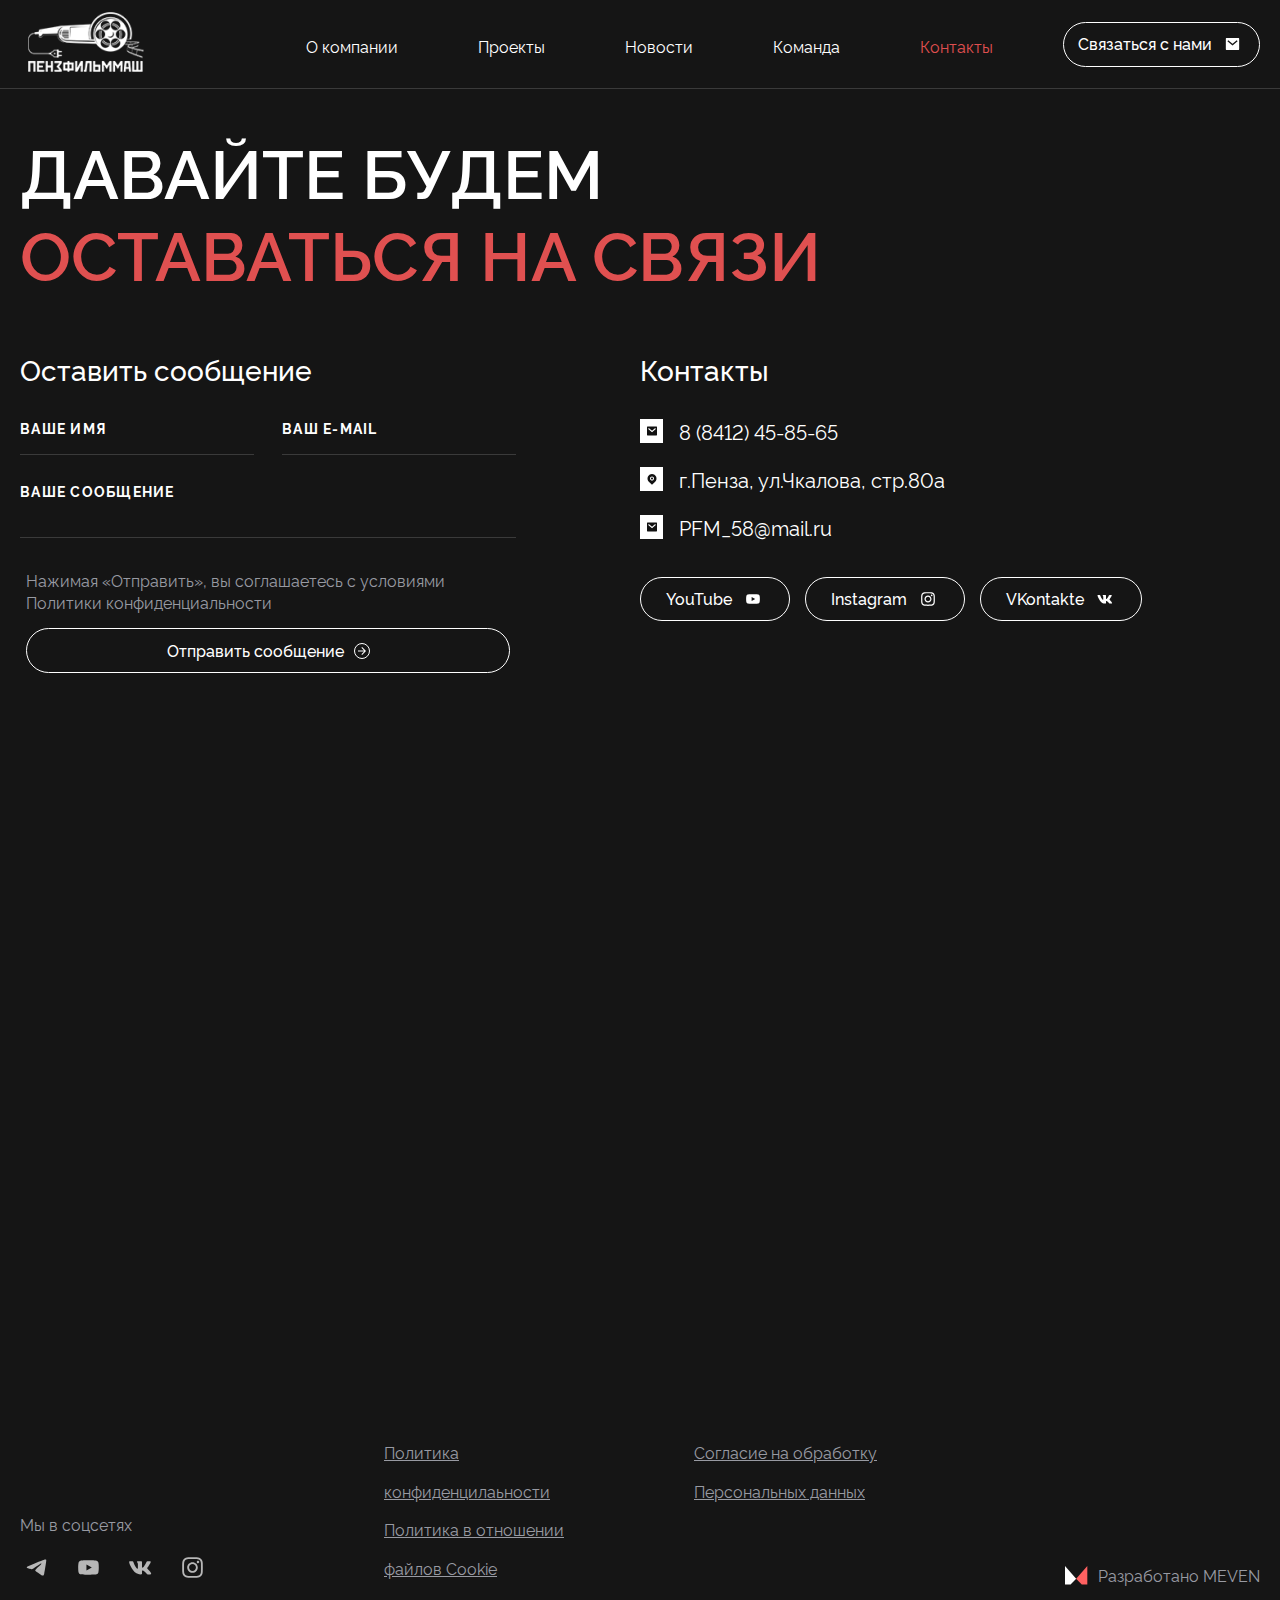
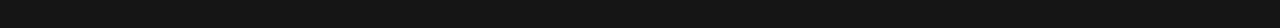
==== contacts.html @ 33d45442 "files" ====
<!DOCTYPE html>
<html lang="ru">
  <head>
    <meta http-equiv="Content-Type" content="text/html;charset=utf-8">
    <meta name="viewport" content="initial-scale=1.0, width=device-width">
    <meta name="format-detection" content="telephone=no">
    <link rel="shortcut icon" type="image/x-icon" href="favicon.ico">
    <link rel="stylesheet" href="https://fonts.googleapis.com/css2?family=Raleway:wght@300;400;500;600;700&amp;display=swap">
    <link rel="stylesheet" href="vendors/fancybox/dist/jquery.fancybox.min.css">
    <link rel="stylesheet" href="vendors/swiper/swiper.css">
    <link rel="stylesheet" href="vendors/remodal/remodal.css">
    <link rel="stylesheet" href="vendors/remodal/remodal-default-theme.css">
    <link rel="stylesheet" href="assets/css/app.css">
  </head>
  <body><svg style="display: none">
<symbol id="mail" viewBox="0 0 24 25" fill="none">
<path d="M5.99919 6H17.9993C18.1761 6 18.3457 6.07024 18.4707 6.19526C18.5957 6.32029 18.666 6.48986 18.666 6.66667V17.3334C18.666 17.5102 18.5957 17.6798 18.4707 17.8048C18.3457 17.9299 18.1761 18.0001 17.9993 18.0001H5.99919C5.82238 18.0001 5.65281 17.9299 5.52778 17.8048C5.40276 17.6798 5.33252 17.5102 5.33252 17.3334V6.66667C5.33252 6.48986 5.40276 6.32029 5.52778 6.19526C5.65281 6.07024 5.82238 6 5.99919 6ZM12.0392 11.7887L7.76454 8.15868L6.9012 9.17469L12.0479 13.5447L17.102 9.17136L16.2299 8.16268L12.0399 11.7887H12.0392Z" fill="currentColor"/>
</symbol>
<symbol id="soc1" viewBox="0 0 26 26" fill="none">
<path d="M6.37623 12.1102C10.4994 10.3039 13.2488 9.11299 14.6245 8.53763C18.5523 6.89484 19.3685 6.60947 19.9005 6.59994C20.0175 6.59797 20.2791 6.62713 20.4485 6.7654C20.5916 6.88215 20.631 7.03986 20.6498 7.15055C20.6687 7.26124 20.6921 7.5134 20.6735 7.71043C20.4606 9.95928 19.5396 15.4167 19.0711 17.9354C18.8728 19.0012 18.4824 19.3585 18.1045 19.3935C17.2831 19.4695 16.6594 18.8477 15.8639 18.3233C14.6191 17.5028 13.9159 16.992 12.7075 16.1913C11.3111 15.266 12.2164 14.7574 13.0122 13.9263C13.2204 13.7088 16.8393 10.3989 16.9094 10.0986C16.9181 10.061 16.9263 9.92107 16.8436 9.84715C16.7609 9.77324 16.6388 9.79851 16.5507 9.81862C16.4259 9.84711 14.4372 11.1688 10.5848 13.7837C10.0204 14.1735 9.50911 14.3634 9.05103 14.3534C8.54602 14.3424 7.5746 14.0663 6.85245 13.8303C5.96671 13.5407 5.26273 13.3877 5.32403 12.896C5.35596 12.6399 5.7067 12.378 6.37623 12.1102Z" fill="currentColor"/>
</symbol>
<symbol id="soc2" viewBox="0 0 32 32" fill="none">
<path fill-rule="evenodd" clip-rule="evenodd" d="M25.8439 10.8579C25.9922 10.3634 25.8439 10 25.138 10H22.8042C22.2107 10 21.9373 10.3139 21.7889 10.6602C21.7889 10.6602 20.602 13.553 18.9206 15.4321C18.3766 15.9761 18.1294 16.1489 17.8327 16.1489C17.6843 16.1489 17.4696 15.9761 17.4696 15.4816V10.8579C17.4696 10.2644 17.2974 10 16.8028 10H13.1352C12.7645 10 12.5414 10.2754 12.5414 10.5365C12.5414 11.0991 13.382 11.2288 13.4686 12.8112V16.2481C13.4686 17.0016 13.3326 17.1383 13.0359 17.1383C12.2447 17.1383 10.3202 14.2323 9.17864 10.9074C8.95492 10.2611 8.73054 10 8.13406 10H5.80019C5.13336 10 5 10.3139 5 10.6602C5 11.2783 5.79135 14.3443 8.68419 18.3993C10.613 21.1683 13.3299 22.6696 15.8025 22.6696C17.2862 22.6696 17.4696 22.3362 17.4696 21.7619V19.6689C17.4696 19.0021 17.6101 18.8691 18.0797 18.8691C18.4261 18.8691 19.0194 19.0421 20.4043 20.3773C21.9866 21.9595 22.2474 22.6696 23.1376 22.6696H25.4714C26.1383 22.6696 26.4717 22.3362 26.2793 21.6782C26.0689 21.0224 25.3134 20.0712 24.3108 18.9433C23.7669 18.3003 22.9509 17.6079 22.7038 17.2619C22.3576 16.8168 22.4564 16.619 22.7038 16.2236C22.7038 16.2236 25.5471 12.218 25.8439 10.858V10.8579Z" fill="currentColor"/>
</symbol>
<symbol id="soc3" viewBox="0 0 32 32" fill="none">
<path fill-rule="evenodd" clip-rule="evenodd" d="M23.8253 9.42833C24.682 9.65898 25.3574 10.3344 25.5881 11.1911C26.0164 12.7562 25.9999 16.0181 25.9999 16.0181C25.9999 16.0181 25.9999 19.2635 25.5881 20.8286C25.3574 21.6853 24.682 22.3607 23.8253 22.5914C22.2602 23.0032 16 23.0032 16 23.0032C16 23.0032 9.75616 23.0032 8.17462 22.5749C7.31795 22.3443 6.6425 21.6688 6.41186 20.8121C6 19.2635 6 16.0016 6 16.0016C6 16.0016 6 12.7562 6.41186 11.1911C6.6425 10.3344 7.33443 9.6425 8.17462 9.41186C9.73969 9 16 9 16 9C16 9 22.2602 9 23.8253 9.42833ZM19.2125 16.0016L14.0066 19V13.0033L19.2125 16.0016Z" fill="currentColor"/>
</symbol>
<symbol id="soc4" viewBox="0 0 32 32" fill="none">
<path d="M12.6672 16C12.6672 14.1591 14.1591 12.6664 16 12.6664C17.8409 12.6664 19.3336 14.1591 19.3336 16C19.3336 17.8409 17.8409 19.3336 16 19.3336C14.1591 19.3336 12.6672 17.8409 12.6672 16ZM10.8651 16C10.8651 18.836 13.164 21.1349 16 21.1349C18.836 21.1349 21.1349 18.836 21.1349 16C21.1349 13.164 18.836 10.8651 16 10.8651C13.164 10.8651 10.8651 13.164 10.8651 16ZM20.1382 10.6615C20.1381 10.8989 20.2084 11.1309 20.3401 11.3283C20.4719 11.5257 20.6593 11.6796 20.8785 11.7705C21.0977 11.8614 21.339 11.8852 21.5718 11.839C21.8046 11.7928 22.0185 11.6786 22.1863 11.5109C22.3542 11.3431 22.4686 11.1293 22.515 10.8966C22.5614 10.6638 22.5377 10.4225 22.447 10.2032C22.3563 9.98392 22.2025 9.79644 22.0052 9.6645C21.808 9.53257 21.576 9.4621 21.3386 9.462H21.3382C21.02 9.46215 20.715 9.58856 20.49 9.81347C20.265 10.0384 20.1384 10.3434 20.1382 10.6615ZM11.96 24.1398C10.985 24.0954 10.4551 23.933 10.103 23.7958C9.63608 23.614 9.30296 23.3975 8.95272 23.0478C8.60248 22.698 8.38568 22.3652 8.20472 21.8983C8.06744 21.5463 7.90504 21.0162 7.86072 20.0413C7.81224 18.9872 7.80256 18.6706 7.80256 16.0001C7.80256 13.3296 7.81304 13.0138 7.86072 11.9589C7.90512 10.9839 8.06872 10.4549 8.20472 10.1018C8.38648 9.63496 8.60296 9.30184 8.95272 8.9516C9.30248 8.60136 9.63528 8.38456 10.103 8.2036C10.455 8.06632 10.985 7.90392 11.96 7.8596C13.0141 7.81112 13.3307 7.80144 16 7.80144C18.6693 7.80144 18.9862 7.81192 20.0412 7.8596C21.0162 7.904 21.5452 8.0676 21.8982 8.2036C22.3651 8.38456 22.6982 8.60184 23.0485 8.9516C23.3987 9.30136 23.6147 9.63496 23.7965 10.1018C23.9338 10.4538 24.0962 10.9839 24.1405 11.9589C24.189 13.0138 24.1986 13.3296 24.1986 16.0001C24.1986 18.6706 24.189 18.9863 24.1405 20.0413C24.0961 21.0162 23.9329 21.5462 23.7965 21.8983C23.6147 22.3652 23.3982 22.6983 23.0485 23.0478C22.6987 23.3972 22.3651 23.614 21.8982 23.7958C21.5462 23.933 21.0162 24.0954 20.0412 24.1398C18.9871 24.1882 18.6705 24.1979 16 24.1979C13.3295 24.1979 13.0138 24.1882 11.96 24.1398ZM11.8772 6.06056C10.8126 6.10904 10.0852 6.27784 9.44992 6.52504C8.792 6.78032 8.23504 7.1228 7.67848 7.67848C7.12192 8.23416 6.78032 8.792 6.52504 9.44992C6.27784 10.0856 6.10904 10.8126 6.06056 11.8772C6.01128 12.9434 6 13.2843 6 16C6 18.7157 6.01128 19.0566 6.06056 20.1228C6.10904 21.1874 6.27784 21.9144 6.52504 22.5501C6.78032 23.2076 7.122 23.7661 7.67848 24.3215C8.23496 24.877 8.792 25.219 9.44992 25.475C10.0864 25.7222 10.8126 25.891 11.8772 25.9394C12.944 25.9879 13.2843 26 16 26C18.7157 26 19.0566 25.9887 20.1228 25.9394C21.1874 25.891 21.9144 25.7222 22.5501 25.475C23.2076 25.219 23.765 24.8772 24.3215 24.3215C24.8781 23.7658 25.219 23.2076 25.475 22.5501C25.7222 21.9144 25.8918 21.1874 25.9394 20.1228C25.9879 19.0558 25.9992 18.7157 25.9992 16C25.9992 13.2843 25.9879 12.9434 25.9394 11.8772C25.891 10.8126 25.7222 10.0852 25.475 9.44992C25.219 8.7924 24.8772 8.23504 24.3215 7.67848C23.7658 7.12192 23.2076 6.78032 22.5509 6.52504C21.9144 6.27784 21.1874 6.10824 20.1236 6.06056C19.0574 6.01208 18.7165 6 16.0008 6C13.2851 6 12.944 6.01128 11.8772 6.06056Z" fill="currentColor"/>
</symbol>
<symbol id="soc5" viewBox="0 0 24 24" fill="none">
<path d="M12.7995 19.9999V12.7015H15.2493L15.6161 9.85726H12.7995V8.04126C12.7995 7.21779 13.0282 6.65655 14.2092 6.65655L15.7153 6.65585V4.11195C15.4547 4.07742 14.5607 4 13.5206 4C11.3491 4 9.86237 5.32545 9.86237 7.75971V9.85733H7.40625V12.7016H9.86229V20L12.7995 19.9999Z" fill="currentColor"/>
</symbol>
<symbol id="arrow" viewBox="0 0 20 20" fill="none">
<path d="M12.6075 10.6252L5 10.6252L5 9.37517L12.6075 9.37517L9.255 6.02267L10.1387 5.13892L15 10.0002L10.1387 14.8614L9.255 13.9777L12.6075 10.6252Z" fill="currentColor"/>
<rect x="0.625" y="0.625" width="18.75" height="18.75" rx="9.375" stroke="currentColor" stroke-width="1.25"/>
</symbol>
<symbol id="arrow2" viewBox="0 0 20 20" fill="none">
<path d="M13.4765 10.8334L3.33317 10.8334L3.33317 9.1667L13.4765 9.1667L9.0065 4.6967L10.1848 3.51837L16.6665 10L10.1848 16.4817L9.0065 15.3034L13.4765 10.8334Z" fill="currentColor"/>
</symbol>
</svg>
    <header class="header">
      <div class="container">
        <div class="header__inner"><a class="header__logo" href="/index.html"><img src="assets/images/logo.png" alt=""></a>
          <div class="header__toggl js-toggl"></div>
          <div class="header__holder">
            <div class="header__menu">
              <ul>
                <li><a href="#">О компании</a></li>
                <li><a href="#">Проекты</a></li>
                <li><a href="#">Новости</a></li>
                <li><a href="#">Команда</a></li>
                <li class="active"><a href="#">Контакты</a></li>
              </ul>
            </div><a class="header__btn" href="#" data-remodal-target="mess">Связаться с нами <svg><use xlink:href="#mail"></use></svg></a>
            <div class="header__mob"><a class="header__mail" href="mailto:PFM_58@mail.ru"><img src="assets/images/svg/mail.svg" alt=''> PFM_58@mail.ru</a>
              <ul class="header__soc">
                <li><a href="#"><svg><use xlink:href="#soc1"></use></svg></a></li>
                <li><a href="#"><svg><use xlink:href="#soc2"></use></svg></a></li>
                <li><a href="#"><svg><use xlink:href="#soc3"></use></svg></a></li>
                <li><a href="#"><svg><use xlink:href="#soc4"></use></svg></a></li>
              </ul><a class="header__lk" href="#">Политика конфиденциальности</a>
            </div>
          </div>
        </div>
      </div>
    </header>
    <div class="page">
      <div class="page-title">
        <div class="container">
          <h1>Давайте будем <br><span>оставаться на связи</span></h1>
        </div>
      </div>
      <div class="contacts">
        <div class="container">
          <div class="contacts__inner">
            <div class="contacts__form">
              <div class="form">
                <div class="form__title">Оставить сообщение</div>
                <form>
                  <div class="form__inner">
                    <div class="form__row form__row-flex">
                      <div class="form__cell">
                        <input type="text" placeholder="Ваше имя" id="name"><span class="validation validateName"><span class="nameValidationImg"></span></span>
                      </div>
                      <div class="form__cell">
                        <input type="text" placeholder="Ваш E-mail" id="email"><span class="validation validateEmail"><span class="emailValidationImg"></span></span>
                      </div>
                    </div>
                    <div class="form__row">
                      <div class="form__cell">
                        <textarea placeholder="Вашe сообщение"></textarea>
                      </div>
                    </div>
                    <div class="form__row form__row-flex form__row-bottom">
                      <div class="form__btn">
                        <button class="bt bt-primary submitBtn" type="submit">Отправить сообщение <svg><use xlink:href="#arrow"></use></svg></button>
                      </div>
                      <div class="form__tx">Нажимая «Отправить», вы соглашаетесь с условиями Политики конфиденциальности</div>
                    </div>
                  </div>
                </form>
              </div>
            </div>
            <div class="contacts__inf">
              <div class="contacts__inf-title">Контакты</div>
              <div class="contacts__inf-item"><span class="contacts__inf-icon"><img src="assets/images/svg/m1.svg" alt=""></span><a class="contacts__inf-link" href="tel:88412458565">8 (8412) 45-85-65</a></div>
              <div class="contacts__inf-item"><span class="contacts__inf-icon"><img src="assets/images/svg/m2.svg" alt=""></span><span class="contacts__inf-tx">г.Пенза, ул.Чкалова, стр.80а</span></div>
              <div class="contacts__inf-item"><span class="contacts__inf-icon"><img src="assets/images/svg/m1.svg" alt=""></span><a class="contacts__inf-link" href="mailto:PFM_58@mail.ru">PFM_58@mail.ru</a></div>
              <div class="contacts__inf-bottom"><a class="bt bt-primary" href="https://www.youtube.com/c/КрасавицаиЧудовищеОфициальныйканал" target="_blank">YouTube <svg><use xlink:href="#soc3"></use></svg></a><a class="bt bt-primary" href="https://instagram.com/penzfilmmash_?igshid=NDRkN2NkYzU=" target="_blank">Instagram <svg><use xlink:href="#soc4"></use></svg></a><a class="bt bt-primary" href="https://vk.com/krasavica_i_chudovishe" target="_blank">VKontakte <svg><use xlink:href="#soc2"></use></svg></a></div>
            </div>
          </div>
          <div class="contacts__map">
            <script src="https://api-maps.yandex.ru/2.1/?apikey=a100bdc8-0123-487c-a784-3b11a0f1c7b2&amp;lang=ru_RU"></script>
            <script src="vendors/map1.js"></script>
            <div id="map"></div>
          </div>
        </div>
      </div>
    </div>
    <footer class="footer">
      <div class="container">
        <div class="footer__inner">
          <div class="footer__soc">
            <div class="footer__soc-title">Мы в соцсетях</div>
            <ul>
              <li><a href="#"><svg><use xlink:href="#soc1"></use></svg></a></li>
              <li><a href="#"><svg><use xlink:href="#soc3"></use></svg></a></li>
              <li><a href="#"><svg><use xlink:href="#soc2"></use></svg></a></li>
              <li><a href="#"><svg><use xlink:href="#soc4"></use></svg></a></li>
            </ul>
          </div>
          <div class="footer__links">
            <ul>
              <li><a href="#">Политика конфиденцилаьности</a></li>
              <li><a href="#">Политика в отношении файлов Cookie</a></li>
            </ul>
            <ul>
              <li><a href="#">Согласие на обработку</a></li>
              <li><a href="#">Персональных данных</a></li>
            </ul>
          </div><a class="footer__dev" href="#"><img src="assets/images/svg/logo-dev.svg" alt=''> Разработано MEVEN</a>
        </div>
      </div>
    </footer><!-- Modal -->
    <div class="remodal-bg"></div>
    <div class="remodal" data-remodal-id="mess">
      <button class="remodal-close" data-remodal-action="close"></button>
      <div class="remodal__inner">
        <div class="remodal__title">Отправить сообщение</div>
        <div class="remodal__tx">Заполните поля ниже. Мы постараемся ответить вам в ближайшее время.</div>
        <div class="form">
          <form>
            <div class="form__inner">
              <div class="form__row form__row-flex">
                <div class="form__cell">
                  <input type="text" placeholder="Ваше имя" id="name2"><span class="validation validateName2"><span class="nameValidationImg2"></span></span>
                </div>
                <div class="form__cell">
                  <input type="text" placeholder="Ваш E-mail" id="email2"><span class="validation validateEmail2"><span class="emailValidationImg2"></span></span>
                </div>
              </div>
              <div class="form__row">
                <div class="form__cell">
                  <textarea placeholder="Вашe сообщение"></textarea>
                </div>
              </div>
              <div class="form__row form__row-flex form__row-bottom">
                <div class="form__btn">
                  <button class="bt bt-primary submitBtn2" type="submit">Отправить <svg><use xlink:href="#arrow"></use></svg></button>
                </div>
                <div class="form__tx">Нажимая «Отправить», вы соглашаетесь с условиями Политики конфиденциальности</div>
              </div>
            </div>
          </form>
        </div>
      </div>
    </div>
    <div class="remodal w-2" data-remodal-id="add">
      <button class="remodal-close" data-remodal-action="close"></button>
      <div class="remodal__inner">
        <div class="remodal__title">Ваше сообщение успешно отправлено</div>
        <div class="remodal__tx">Мы свяжемся с вами в ближайшее время и уточним детали</div>
        <div class="remodal__btn"><a class="bt bt-primary" href="#">Вернуться на главную <svg><use xlink:href="#arrow"></use></svg></a></div>
      </div>
    </div>
    <div class="remodal w-2" data-remodal-id="er">
      <button class="remodal-close" data-remodal-action="close"></button>
      <div class="remodal__inner">
        <div class="remodal__title">Что-то пошло не&nbsp;так</div>
        <div class="remodal__tx">Вы можете повторить свою попытку позднее или вернутсья на главную</div>
        <div class="remodal__btn"><a class="bt bt-primary" href="#">Вернуться на главную <svg><use xlink:href="#arrow"></use></svg></a></div>
      </div>
    </div>
    <script src="vendors/jquery/dist/jquery.min.js"></script>
    <script src="vendors/fancybox/dist/jquery.fancybox.min.js"></script>
    <script src="vendors/swiper/swiper.js"></script>
    <script src="vendors/remodal/remodal.js"></script>
    <script src="assets/js/app.js"></script>
  </body>
</html>
---- vendors/remodal/remodal.css ----
/*
 *  Remodal - v1.1.1
 *  Responsive, lightweight, fast, synchronized with CSS animations, fully customizable modal window plugin with declarative configuration and hash tracking.
 *  http://vodkabears.github.io/remodal/
 *
 *  Made by Ilya Makarov
 *  Under MIT License
 */

/* ==========================================================================
   Remodal's necessary styles
   ========================================================================== */

/* Hide scroll bar */

html.remodal-is-locked {
  overflow: hidden;

  -ms-touch-action: none;
  touch-action: none;
}

/* Anti FOUC */

.remodal,
[data-remodal-id] {
  display: none;
}

/* Necessary styles of the overlay */

.remodal-overlay {
  position: fixed;
  z-index: 9999;
  top: -5000px;
  right: -5000px;
  bottom: -5000px;
  left: -5000px;

  display: none;
}

/* Necessary styles of the wrapper */

.remodal-wrapper {
  position: fixed;
  z-index: 10000;
  top: 0;
  right: 0;
  bottom: 0;
  left: 0;

  display: none;
  overflow: auto;

  text-align: center;

  -webkit-overflow-scrolling: touch;
}

.remodal-wrapper:after {
  display: inline-block;

  height: 100%;
  margin-left: -0.05em;

  content: "";
}

/* Fix iPad, iPhone glitches */

.remodal-overlay,
.remodal-wrapper {
  -webkit-backface-visibility: hidden;
  backface-visibility: hidden;
}

/* Necessary styles of the modal dialog */

.remodal {
  position: relative;

  outline: none;

  -webkit-text-size-adjust: 100%;
  -ms-text-size-adjust: 100%;
  text-size-adjust: 100%;
}

.remodal-is-initialized {
  /* Disable Anti-FOUC */
  display: inline-block;
}
---- vendors/remodal/remodal-default-theme.css ----
/*
 *  Remodal - v1.1.1
 *  Responsive, lightweight, fast, synchronized with CSS animations, fully customizable modal window plugin with declarative configuration and hash tracking.
 *  http://vodkabears.github.io/remodal/
 *
 *  Made by Ilya Makarov
 *  Under MIT License
 */

/* ==========================================================================
   Remodal's default mobile first theme
   ========================================================================== */

/* Default theme styles for the background */

.remodal-bg.remodal-is-opening,
.remodal-bg.remodal-is-opened {
  -webkit-filter: blur(3px);
  filter: blur(3px);
}

/* Default theme styles of the overlay */

.remodal-overlay {
  background: rgba(43, 46, 56, 0.9);
}

.remodal-overlay.remodal-is-opening,
.remodal-overlay.remodal-is-closing {
  -webkit-animation-duration: 0.3s;
  animation-duration: 0.3s;
  -webkit-animation-fill-mode: forwards;
  animation-fill-mode: forwards;
}

.remodal-overlay.remodal-is-opening {
  -webkit-animation-name: remodal-overlay-opening-keyframes;
  animation-name: remodal-overlay-opening-keyframes;
}

.remodal-overlay.remodal-is-closing {
  -webkit-animation-name: remodal-overlay-closing-keyframes;
  animation-name: remodal-overlay-closing-keyframes;
}

/* Default theme styles of the wrapper */

.remodal-wrapper {
  padding: 10px 10px 0;
}

/* Default theme styles of the modal dialog */

.remodal {
  box-sizing: border-box;
  width: 100%;
  margin-bottom: 10px;
  padding: 35px;

  -webkit-transform: translate3d(0, 0, 0);
  transform: translate3d(0, 0, 0);

  color: #2b2e38;
  background: #fff;
}

.remodal.remodal-is-opening,
.remodal.remodal-is-closing {
  -webkit-animation-duration: 0.3s;
  animation-duration: 0.3s;
  -webkit-animation-fill-mode: forwards;
  animation-fill-mode: forwards;
}

.remodal.remodal-is-opening {
  -webkit-animation-name: remodal-opening-keyframes;
  animation-name: remodal-opening-keyframes;
}

.remodal.remodal-is-closing {
  -webkit-animation-name: remodal-closing-keyframes;
  animation-name: remodal-closing-keyframes;
}

/* Vertical align of the modal dialog */

.remodal,
.remodal-wrapper:after {
  vertical-align: middle;
}

/* Close button */

.remodal-close {
  position: absolute;
  top: 0;
  left: 0;

  display: block;
  overflow: visible;

  width: 35px;
  height: 35px;
  margin: 0;
  padding: 0;

  cursor: pointer;
  -webkit-transition: color 0.2s;
  transition: color 0.2s;
  text-decoration: none;

  color: #95979c;
  border: 0;
  outline: 0;
  background: transparent;
}

.remodal-close:hover,
.remodal-close:focus {
  color: #2b2e38;
}

.remodal-close:before {
  font-family: Arial, "Helvetica CY", "Nimbus Sans L", sans-serif !important;
  font-size: 25px;
  line-height: 35px;

  position: absolute;
  top: 0;
  left: 0;

  display: block;

  width: 35px;

  content: "\00d7";
  text-align: center;
}

/* Dialog buttons */

.remodal-confirm,
.remodal-cancel {
  font: inherit;

  display: inline-block;
  overflow: visible;

  min-width: 110px;
  margin: 0;
  padding: 12px 0;

  cursor: pointer;
  -webkit-transition: background 0.2s;
  transition: background 0.2s;
  text-align: center;
  vertical-align: middle;
  text-decoration: none;

  border: 0;
  outline: 0;
}

.remodal-confirm {
  color: #fff;
  background: #81c784;
}

.remodal-confirm:hover,
.remodal-confirm:focus {
  background: #66bb6a;
}

.remodal-cancel {
  color: #fff;
  background: #e57373;
}

.remodal-cancel:hover,
.remodal-cancel:focus {
  background: #ef5350;
}

/* Remove inner padding and border in Firefox 4+ for the button tag. */

.remodal-confirm::-moz-focus-inner,
.remodal-cancel::-moz-focus-inner,
.remodal-close::-moz-focus-inner {
  padding: 0;

  border: 0;
}

/* Keyframes
   ========================================================================== */

@-webkit-keyframes remodal-opening-keyframes {
  from {
    -webkit-transform: scale(1.05);
    transform: scale(1.05);

    opacity: 0;
  }
  to {
    -webkit-transform: none;
    transform: none;

    opacity: 1;

    -webkit-filter: blur(0);
    filter: blur(0);
  }
}

@keyframes remodal-opening-keyframes {
  from {
    -webkit-transform: scale(1.05);
    transform: scale(1.05);

    opacity: 0;
  }
  to {
    -webkit-transform: none;
    transform: none;

    opacity: 1;

    -webkit-filter: blur(0);
    filter: blur(0);
  }
}

@-webkit-keyframes remodal-closing-keyframes {
  from {
    -webkit-transform: scale(1);
    transform: scale(1);

    opacity: 1;
  }
  to {
    -webkit-transform: scale(0.95);
    transform: scale(0.95);

    opacity: 0;

    -webkit-filter: blur(0);
    filter: blur(0);
  }
}

@keyframes remodal-closing-keyframes {
  from {
    -webkit-transform: scale(1);
    transform: scale(1);

    opacity: 1;
  }
  to {
    -webkit-transform: scale(0.95);
    transform: scale(0.95);

    opacity: 0;

    -webkit-filter: blur(0);
    filter: blur(0);
  }
}

@-webkit-keyframes remodal-overlay-opening-keyframes {
  from {
    opacity: 0;
  }
  to {
    opacity: 1;
  }
}

@keyframes remodal-overlay-opening-keyframes {
  from {
    opacity: 0;
  }
  to {
    opacity: 1;
  }
}

@-webkit-keyframes remodal-overlay-closing-keyframes {
  from {
    opacity: 1;
  }
  to {
    opacity: 0;
  }
}

@keyframes remodal-overlay-closing-keyframes {
  from {
    opacity: 1;
  }
  to {
    opacity: 0;
  }
}

/* Media queries
   ========================================================================== */

@media only screen and (min-width: 641px) {
  .remodal {
    max-width: 700px;
  }
}

/* IE8
   ========================================================================== */

.lt-ie9 .remodal-overlay {
  background: #2b2e38;
}

.lt-ie9 .remodal {
  width: 700px;
}
---- assets/css/app.css ----
@font-face {
  font-family: 'rawline';
  src: url("../fonts/rawline-100.eot");
  src: url("../fonts/rawline-100.eot?#iefix") format("embedded-opentype"), url("../fonts/rawline-100.woff2") format("woff2"), url("../fonts//rawline-100.woff") format("woff"), url("../fonts/rawline-100.ttf") format("truetype"), url("../fonts//rawline-100.svg") format("svg");
  font-weight: 300;
  font-style: normal; }

@font-face {
  font-family: 'rawline';
  src: url("../fonts/rawline-400.eot");
  src: url("../fonts/rawline-400.eot?#iefix") format("embedded-opentype"), url("../fonts/rawline-400.woff2") format("woff2"), url("../fonts//rawline-400.woff") format("woff"), url("../fonts/rawline-400.ttf") format("truetype"), url("../fonts//rawline-400.svg") format("svg");
  font-weight: 400;
  font-style: normal; }

@font-face {
  font-family: 'rawline';
  src: url("../fonts/rawline-500.eot");
  src: url("../fonts/rawline-500.eot?#iefix") format("embedded-opentype"), url("../fonts/rawline-500.woff2") format("woff2"), url("../fonts//rawline-500.woff") format("woff"), url("../fonts/rawline-500.ttf") format("truetype"), url("../fonts//rawline-500.svg") format("svg");
  font-weight: 500;
  font-style: normal; }

@font-face {
  font-family: 'rawline';
  src: url("../fonts/rawline-600.eot");
  src: url("../fonts/rawline-600.eot?#iefix") format("embedded-opentype"), url("../fonts/rawline-600.woff2") format("woff2"), url("../fonts//rawline-600.woff") format("woff"), url("../fonts/rawline-600.ttf") format("truetype"), url("../fonts//rawline-600.svg") format("svg");
  font-weight: 600;
  font-style: normal; }

@font-face {
  font-family: 'rawline';
  src: url("../fonts/rawline-700.eot");
  src: url("../fonts/rawline-700.eot?#iefix") format("embedded-opentype"), url("../fonts/rawline-700.woff2") format("woff2"), url("../fonts//rawline-700.woff") format("woff"), url("../fonts/rawline-700.ttf") format("truetype"), url("../fonts//rawline-700.svg") format("svg");
  font-weight: 700;
  font-style: normal; }

* {
  margin: 0;
  padding: 0; }

html {
  height: 100%; }

body {
  min-width: 320px;
  min-height: 100%;
  display: -webkit-box;
  display: -ms-flexbox;
  display: flex;
  -webkit-box-orient: vertical;
  -webkit-box-direction: normal;
  -ms-flex-direction: column;
  flex-direction: column;
  font-family: "rawline", sans-serif;
  background: #151515; }
  body.overfl {
    overflow: hidden;
    height: 100vh; }

.start-page {
  padding: 30px; }
  .start-page-logo {
    display: block;
    margin-bottom: 30px; }
  .start-page ul {
    display: inline-block;
    vertical-align: top;
    padding-right: 60px; }
    .start-page ul li {
      padding: 5px 0; }
      .start-page ul li b {
        font-size: 20px; }
      .start-page ul li a {
        font-size: 16px;
        line-height: 140%;
        color: #ffffff; }
        .start-page ul li a .red {
          color: red; }

div:focus,
span:focus,
a:focus,
input:focus,
textarea:focus,
select:focus,
button:focus,
.button:focus {
  outline: none; }

input,
textarea {
  -webkit-box-shadow: none !important;
  box-shadow: none !important; }

ul {
  margin: 0;
  padding: 0; }
  ul li {
    list-style: none; }

a {
  cursor: pointer;
  -webkit-transition: 0.3s;
  transition: 0.3s;
  text-decoration: none; }
  a:hover {
    text-decoration: none; }

svg use {
  -webkit-transition: 0.3s;
  transition: 0.3s; }

.container {
  max-width: 1720px;
  padding: 0 20px;
  -webkit-box-sizing: border-box;
  box-sizing: border-box;
  margin: auto; }

h1 {
  font-weight: 600;
  font-size: 68px;
  line-height: 120%;
  color: #ffffff;
  text-transform: uppercase;
  -ms-word-break: break-all;
  word-break: break-all;
  word-break: break-word; }
  h1.tw {
    font-size: 56px;
    line-height: 120%;
    -webkit-hyphens: auto;
    -ms-hyphens: auto;
    hyphens: auto; }
  h1 span {
    color: #E05050; }
  @media screen and (max-width: 991px) {
    h1 {
      font-size: 32px;
      line-height: 120%; }
      .page-title h1 {
        font-size: 28px;
        line-height: 120%; }
      h1.tw {
        font-size: 32px;
        line-height: 120%; } }

h2 {
  margin-bottom: 15px;
  color: #ffffff;
  font-weight: 600;
  font-size: 56px;
  line-height: 120%;
  text-transform: uppercase; }
  h2 span {
    color: #E05050; }
  @media screen and (max-width: 991px) {
    h2 {
      margin-bottom: 10px;
      font-size: 28px;
      line-height: 120%; }
      h2 br {
        display: none; } }

h3 {
  font-weight: 500;
  font-size: 52px;
  line-height: 119.5%;
  color: #ffffff; }
  @media screen and (max-width: 991px) {
    h3 {
      font-size: 26px;
      line-height: 119.5%; } }

.bt {
  background: transparent;
  border: none;
  -webkit-box-shadow: none;
  box-shadow: none;
  outline: none;
  font-family: "rawline", sans-serif; }
  .bt-primary {
    padding: 12px 28px;
    display: -webkit-inline-box;
    display: -ms-inline-flexbox;
    display: inline-flex;
    -webkit-box-align: center;
    -ms-flex-align: center;
    align-items: center;
    -webkit-box-pack: center;
    -ms-flex-pack: center;
    justify-content: center;
    border: 1px solid #ffffff;
    border-radius: 27px;
    font-weight: 500;
    font-size: 16px;
    line-height: 119.5%;
    color: #ffffff;
    -webkit-box-sizing: border-box;
    box-sizing: border-box; }
    @media screen and (max-width: 991px) {
      .bt-primary {
        padding: 10px 20px;
        -webkit-box-pack: justify;
        -ms-flex-pack: justify;
        justify-content: space-between;
        font-size: 14px;
        line-height: 140%; } }
    .bt-primary svg {
      width: 16px;
      height: 16px;
      margin-left: 10px; }
      .bt-primary svg use {
        color: #ffffff; }
    .bt-primary:hover {
      background: #E05050;
      border-color: #E05050; }
  .bt-rd {
    padding: 12px 28px;
    display: -webkit-inline-box;
    display: -ms-inline-flexbox;
    display: inline-flex;
    -webkit-box-align: center;
    -ms-flex-align: center;
    align-items: center;
    -webkit-box-pack: center;
    -ms-flex-pack: center;
    justify-content: center;
    border: 1px solid #E05050;
    border-radius: 27px;
    font-weight: 500;
    font-size: 16px;
    line-height: 119.5%;
    color: #ffffff;
    background: #E05050;
    -webkit-box-sizing: border-box;
    box-sizing: border-box; }
    @media screen and (max-width: 991px) {
      .bt-rd {
        padding: 10px 20px;
        -webkit-box-pack: justify;
        -ms-flex-pack: justify;
        justify-content: space-between;
        font-size: 14px;
        line-height: 140%; } }
    .bt-rd svg {
      width: 16px;
      height: 16px;
      margin-left: 10px; }
      .bt-rd svg use {
        color: #ffffff; }
    .bt-rd:hover {
      background: #ffffff;
      border-color: #ffffff;
      color: #151515; }
      .bt-rd:hover svg use {
        color: #151515; }

.mt-0 {
  margin-top: 0 !important; }

.header {
  padding: 12px 0;
  border-bottom: 1px solid #3A3A3A; }
  @media screen and (max-width: 991px) {
    .header {
      padding: 8px 0;
      border: none; } }
  .banner .header {
    background: transparent;
    border-bottom: 1px solid #989AA2; }
    @media screen and (max-width: 991px) {
      .banner .header {
        border: none; } }
  .header__inner {
    display: -webkit-box;
    display: -ms-flexbox;
    display: flex;
    -webkit-box-align: center;
    -ms-flex-align: center;
    align-items: center;
    -webkit-box-pack: justify;
    -ms-flex-pack: justify;
    justify-content: space-between; }
  @media screen and (max-width: 991px) {
    .header__logo {
      position: relative;
      z-index: 999; } }
  .header__logo img {
    max-width: 131px; }
    @media screen and (max-width: 991px) {
      .header__logo img {
        max-width: 72px; } }
  .header__holder {
    width: 73%;
    display: -webkit-box;
    display: -ms-flexbox;
    display: flex;
    -webkit-box-align: center;
    -ms-flex-align: center;
    align-items: center;
    -webkit-box-pack: justify;
    -ms-flex-pack: justify;
    justify-content: space-between; }
    @media screen and (max-width: 1400px) {
      .header__holder {
        width: 80%; } }
    @media screen and (max-width: 1250px) {
      .header__holder {
        width: 85%; } }
    @media screen and (max-width: 1200px) {
      .header__holder {
        width: 80%; } }
    @media screen and (max-width: 991px) {
      .header__holder {
        width: 100%;
        height: 100vh;
        min-height: 100%;
        padding: 90px 20px 200px;
        display: none;
        position: fixed;
        top: 0;
        left: 0;
        z-index: 99;
        background: #151515;
        overflow: auto;
        -webkit-box-sizing: border-box;
        box-sizing: border-box; }
        .open .header__holder {
          display: block; }
        .header__holder:before {
          content: '';
          width: 100%;
          height: 48px;
          display: block;
          position: fixed;
          top: 0;
          left: 0;
          z-index: 998;
          background: #151515; } }
  .header__toggl {
    display: none;
    width: 28px;
    height: 28px;
    -webkit-box-align: center;
    -ms-flex-align: center;
    align-items: center;
    justify-items: center;
    position: relative;
    z-index: 998;
    border: 1px solid #ffffff;
    background-image: url("../images/svg/togl.svg");
    background-repeat: no-repeat;
    background-position: center; }
    .open .header__toggl {
      background-image: url("../images/svg/close.svg");
      background-size: 16px 16px; }
    @media screen and (max-width: 991px) {
      .header__toggl {
        display: -webkit-box;
        display: -ms-flexbox;
        display: flex; } }
  .header__mob {
    display: none; }
    @media screen and (max-width: 991px) {
      .header__mob {
        display: block;
        padding: 17px 20px;
        width: 100%;
        position: fixed;
        bottom: 0;
        left: 0;
        z-index: 999;
        border-top: 1px solid #3A3A3A;
        background: #151515; } }
  .header__lk {
    display: inline-block;
    margin-top: 22px;
    font-size: 12px;
    line-height: 120%;
    color: #989AA2;
    text-decoration: underline; }
  .header__soc {
    margin-top: 10px; }
    .header__soc li {
      display: inline-block;
      vertical-align: top;
      margin-right: 2px; }
      .header__soc li a {
        width: 36px;
        height: 36px;
        display: -webkit-box;
        display: -ms-flexbox;
        display: flex;
        -webkit-box-align: center;
        -ms-flex-align: center;
        align-items: center;
        -webkit-box-pack: center;
        -ms-flex-pack: center;
        justify-content: center;
        border: 1px solid #ffffff; }
        .header__soc li a svg {
          width: 20px;
          height: 20px; }
          .header__soc li a svg use {
            color: #ffffff; }
  .header__mail {
    display: -webkit-inline-box;
    display: -ms-inline-flexbox;
    display: inline-flex;
    -webkit-box-align: center;
    -ms-flex-align: center;
    align-items: center; }
    .header__mail img {
      margin-right: 5px; }
  .header__mail {
    font-weight: 500;
    font-size: 14px;
    line-height: 140%;
    color: #ffffff; }
  .header__menu ul li {
    margin: 0 38px;
    display: inline-block;
    vertical-align: middle; }
    @media screen and (max-width: 1200px) {
      .header__menu ul li {
        margin: 0 15px; } }
    @media screen and (max-width: 991px) {
      .header__menu ul li {
        display: block;
        margin: 0 0 20px; } }
    .header__menu ul li a {
      font-size: 16px;
      line-height: 140%;
      color: #ffffff; }
      .header__menu ul li a:hover {
        color: #E05050; }
    .header__menu ul li.active a {
      color: #E05050; }
  .header__btn {
    display: -webkit-inline-box;
    display: -ms-inline-flexbox;
    display: inline-flex;
    -webkit-box-align: center;
    -ms-flex-align: center;
    align-items: center;
    -webkit-box-pack: center;
    -ms-flex-pack: center;
    justify-content: center;
    padding: 9px 14px;
    font-weight: 500;
    font-size: 16px;
    line-height: 119.5%;
    color: #ffffff;
    border: 1px solid #ffffff;
    border-radius: 27px; }
    @media screen and (max-width: 991px) {
      .header__btn {
        display: none; } }
    .header__btn svg {
      width: 25px;
      height: 25px;
      margin-left: 8px; }
      .header__btn svg use {
        color: #ffffff; }
    .header__btn:hover {
      background: #E05050;
      border-color: #E05050; }

.banner {
  height: 950px;
  background-repeat: no-repeat;
  background-position: center;
  background-size: cover; }
  @media screen and (max-width: 991px) {
    .banner {
      height: 480px; } }
  .banner h1 span {
    display: block; }
  .banner-main {
    height: calc(100% - 89px); }
    @media screen and (max-width: 991px) {
      .banner-main {
        height: calc(100% - 52px); } }
    .banner-main .container {
      height: 100%; }
    .banner-main__inner {
      height: 100%;
      display: -webkit-box;
      display: -ms-flexbox;
      display: flex;
      -webkit-box-align: end;
      -ms-flex-align: end;
      align-items: flex-end; }
    .banner-main__content {
      width: 100%;
      display: -webkit-box;
      display: -ms-flexbox;
      display: flex;
      -webkit-box-align: end;
      -ms-flex-align: end;
      align-items: flex-end;
      -webkit-box-pack: justify;
      -ms-flex-pack: justify;
      justify-content: space-between;
      padding-bottom: 80px; }
      @media screen and (max-width: 991px) {
        .banner-main__content {
          display: block;
          padding-bottom: 40px; } }
    .banner-main__text {
      width: 70%; }
      @media screen and (max-width: 991px) {
        .banner-main__text {
          width: 100%; } }
      .banner-main__text p {
        margin-top: 30px;
        max-width: 400px;
        font-size: 28px;
        line-height: 124%;
        color: #ffffff; }
        @media screen and (max-width: 991px) {
          .banner-main__text p {
            font-size: 18px;
            line-height: 124%;
            margin-top: 5px; }
            .banner-main__text p br {
              display: none; } }
    @media screen and (max-width: 991px) {
      .banner-main__soc {
        margin-top: 20px; } }
    .banner-main__soc ul li {
      display: inline-block;
      vertical-align: top;
      margin-left: 6px; }
      .banner-main__soc ul li:first-of-type {
        margin-left: 0; }
      .banner-main__soc ul li a {
        width: 60px;
        height: 60px;
        display: -webkit-box;
        display: -ms-flexbox;
        display: flex;
        -webkit-box-align: center;
        -ms-flex-align: center;
        align-items: center;
        -webkit-box-pack: center;
        -ms-flex-pack: center;
        justify-content: center;
        border: 1px solid #ffffff; }
        @media screen and (max-width: 991px) {
          .banner-main__soc ul li a {
            width: 36px;
            height: 36px; } }
        .banner-main__soc ul li a svg {
          width: 32px;
          height: 32px;
          -webkit-transition: 0.3s;
          transition: 0.3s; }
          @media screen and (max-width: 991px) {
            .banner-main__soc ul li a svg {
              width: 20px;
              height: 20px; } }
          .banner-main__soc ul li a svg use {
            color: #ffffff; }
        .banner-main__soc ul li a:hover svg {
          -webkit-transform: scale(1.2);
          transform: scale(1.2); }

.spec {
  margin-top: 80px; }
  @media screen and (max-width: 991px) {
    .spec {
      margin-top: 32px; } }
  .spec__inner {
    display: -webkit-box;
    display: -ms-flexbox;
    display: flex;
    -webkit-box-align: center;
    -ms-flex-align: center;
    align-items: center; }
    @media screen and (max-width: 991px) {
      .spec__inner {
        display: block; } }
  .spec__img {
    width: 41%; }
    @media screen and (max-width: 991px) {
      .spec__img {
        width: 100%; } }
    .spec__img img {
      max-width: 100%; }
  .spec__info {
    width: 59%;
    padding-left: 165px;
    -webkit-box-sizing: border-box;
    box-sizing: border-box; }
    @media screen and (max-width: 1300px) {
      .spec__info {
        padding-left: 50px; } }
    @media screen and (max-width: 991px) {
      .spec__info {
        width: 100%;
        padding-left: 0;
        margin-top: 15px; } }
    .spec__info p {
      font-size: 16px;
      line-height: 150%;
      color: #989AA2; }
      @media screen and (max-width: 991px) {
        .spec__info p {
          font-size: 14px; } }
  .spec__tbl {
    margin-top: 20px; }
    @media screen and (max-width: 991px) {
      .spec__tbl {
        margin-top: 5px; } }
    .spec__tbl-row {
      padding: 40px 0;
      display: -webkit-box;
      display: -ms-flexbox;
      display: flex;
      -webkit-box-align: start;
      -ms-flex-align: start;
      align-items: flex-start;
      border-bottom: 1px solid #ffffff; }
      @media screen and (max-width: 991px) {
        .spec__tbl-row {
          display: block;
          padding: 15px 0; } }
    .spec__tbl-title {
      width: 45%;
      display: -webkit-box;
      display: -ms-flexbox;
      display: flex;
      -webkit-box-align: center;
      -ms-flex-align: center;
      align-items: center;
      padding-left: 45px;
      position: relative;
      font-weight: 500;
      font-size: 28px;
      line-height: 124%;
      color: #ffffff;
      -webkit-box-sizing: border-box;
      box-sizing: border-box; }
      @media screen and (max-width: 991px) {
        .spec__tbl-title {
          width: 100%;
          padding-left: 28px;
          font-size: 18px;
          line-height: 124%; } }
      .spec__tbl-title:before {
        content: '';
        width: 20px;
        height: 20px;
        display: block;
        margin-right: 24px;
        position: absolute;
        top: 6px;
        left: 0;
        background-image: url("../images/svg/arrow.svg"); }
        @media screen and (max-width: 991px) {
          .spec__tbl-title:before {
            width: 16px;
            height: 16px;
            top: 3px;
            background-size: cover; } }
    .spec__tbl-tx {
      width: 55%;
      padding-left: 30px;
      -webkit-box-sizing: border-box;
      box-sizing: border-box;
      font-size: 16px;
      line-height: 150%;
      color: #989AA2; }
      @media screen and (max-width: 991px) {
        .spec__tbl-tx {
          width: 100%;
          margin-top: 12px;
          padding-left: 0;
          font-size: 14px; } }

.prgct {
  margin-top: 80px; }
  @media screen and (max-width: 991px) {
    .prgct {
      margin-top: 32px; } }
  @media screen and (max-width: 991px) {
    .prgct-arrow-next, .prgct-arrow-prev {
      display: none; } }
  .prgct__inner {
    position: relative; }
    @media screen and (max-width: 991px) {
      .prgct__inner .swiper-button-prev, .prgct__inner .swiper-button-next {
        top: 0;
        bottom: 0;
        margin: auto;
        background: transparent; }
        .prgct__inner .swiper-button-prev:after, .prgct__inner .swiper-button-next:after {
          content: '';
          width: 100%;
          height: 100%;
          display: block;
          position: absolute;
          top: 0;
          left: 0;
          z-index: 1;
          background: rgba(255, 255, 255, 0.08);
          -webkit-backdrop-filter: blur(4px);
          backdrop-filter: blur(4px);
          border-radius: 100px; }
        .prgct__inner .swiper-button-prev:before, .prgct__inner .swiper-button-next:before {
          z-index: 5; }
      .prgct__inner .swiper-button-prev {
        left: 0;
        right: inherit; }
      .prgct__inner .swiper-button-right {
        right: 0; }
      .prgct__inner .swiper-button-disabled {
        display: none; } }
  .prgct__slider {
    margin-top: 40px; }
    @media screen and (max-width: 991px) {
      .prgct__slider {
        padding-bottom: 25px;
        margin: 0 -20px;
        overflow: hidden; } }
    .prgct__slider-item {
      height: 700px;
      position: relative;
      background-size: cover;
      background-repeat: no-repeat;
      background-position: center; }
      @media screen and (max-width: 991px) {
        .prgct__slider-item {
          height: auto; } }
      .prgct__slider-item:after {
        content: '';
        width: 100%;
        height: 100%;
        display: block;
        position: absolute;
        top: 0;
        left: 0;
        z-index: 1;
        background: -webkit-gradient(linear, left top, left bottom, color-stop(53.01%, rgba(0, 0, 0, 0)), color-stop(80.67%, rgba(0, 0, 0, 0.6))), -webkit-gradient(linear, left bottom, left top, from(rgba(0, 0, 0, 0.2)), to(rgba(0, 0, 0, 0.2)));
        background: linear-gradient(180deg, rgba(0, 0, 0, 0) 53.01%, rgba(0, 0, 0, 0.6) 80.67%), linear-gradient(0deg, rgba(0, 0, 0, 0.2), rgba(0, 0, 0, 0.2)); }
    .prgct__slider-inner {
      padding: 56px;
      -webkit-box-sizing: border-box;
      box-sizing: border-box;
      height: 100%;
      display: -webkit-box;
      display: -ms-flexbox;
      display: flex;
      -webkit-box-align: end;
      -ms-flex-align: end;
      align-items: flex-end;
      -webkit-box-pack: justify;
      -ms-flex-pack: justify;
      justify-content: space-between;
      position: relative;
      z-index: 5; }
      @media screen and (max-width: 991px) {
        .prgct__slider-inner {
          padding: 28px 20px;
          display: block; } }
    .prgct__slider-dt {
      display: inline-block;
      padding: 6px 16px;
      font-weight: 700;
      font-size: 12px;
      line-height: 119.5%;
      letter-spacing: 0.08em;
      color: #ffffff;
      text-transform: uppercase;
      border: 1px solid #ffffff; }
      @media screen and (max-width: 991px) {
        .prgct__slider-dt {
          padding: 4px 8px;
          font-size: 8px;
          line-height: 119.5%; } }
    .prgct__slider-title {
      margin-top: 5px;
      font-weight: 700;
      font-size: 52px;
      line-height: 119.5%;
      color: #ffffff; }
      @media screen and (max-width: 991px) {
        .prgct__slider-title {
          font-size: 24px;
          line-height: 119.5%; } }
    .prgct__slider-text {
      width: calc(100% - 175px);
      padding-right: 30px;
      -webkit-box-sizing: border-box;
      box-sizing: border-box; }
      @media screen and (max-width: 991px) {
        .prgct__slider-text {
          width: 100%;
          padding-right: 50px; } }
      .prgct__slider-text p {
        margin-top: 15px;
        font-size: 16px;
        line-height: 150%;
        color: #ffffff; }
        @media screen and (max-width: 991px) {
          .prgct__slider-text p {
            margin-top: 6px;
            font-size: 14px;
            line-height: 140%; } }
    @media screen and (max-width: 991px) {
      .prgct__slider-btn {
        margin-top: 12px; } }

.tx {
  margin-top: 80px; }
  @media screen and (max-width: 991px) {
    .tx {
      margin-top: 32px; } }
  .tx__inner {
    display: -webkit-box;
    display: -ms-flexbox;
    display: flex;
    -webkit-box-align: center;
    -ms-flex-align: center;
    align-items: center; }
    @media screen and (max-width: 991px) {
      .tx__inner {
        -webkit-box-orient: vertical;
        -webkit-box-direction: reverse;
        -ms-flex-direction: column-reverse;
        flex-direction: column-reverse; } }
  .tx__text {
    width: 50%;
    padding-right: 150px;
    -webkit-box-sizing: border-box;
    box-sizing: border-box; }
    @media screen and (max-width: 1200px) {
      .tx__text {
        padding-right: 50px; } }
    @media screen and (max-width: 991px) {
      .tx__text {
        width: 100%;
        padding-right: 0;
        margin-top: 13px; } }
    .tx__text p {
      margin-top: 20px;
      font-size: 16px;
      line-height: 150%;
      color: #989AA2; }
      @media screen and (max-width: 991px) {
        .tx__text p {
          font-size: 14px;
          line-height: 140%; } }
  .tx__img {
    width: 50%; }
    @media screen and (max-width: 991px) {
      .tx__img {
        width: 100%; } }
    .tx__img img {
      max-width: 100%; }

.news {
  margin-top: 80px; }
  @media screen and (max-width: 991px) {
    .news {
      margin-top: 32px;
      padding-top: 32px;
      border-top: 1px solid #3A3A3A; } }
  .news-page {
    overflow: hidden; }
    .news-page__row {
      display: -webkit-box;
      display: -ms-flexbox;
      display: flex;
      -ms-flex-wrap: wrap;
      flex-wrap: wrap;
      margin: 0 -33px -50px; }
      @media screen and (max-width: 1200px) {
        .news-page__row {
          margin: 0 -15px -50px; } }
      @media screen and (max-width: 991px) {
        .news-page__row {
          margin-bottom: -20px; } }
    .news-page__cell {
      padding: 0 33px;
      margin-bottom: 50px;
      -webkit-box-sizing: border-box;
      box-sizing: border-box; }
      @media screen and (max-width: 1200px) {
        .news-page__cell {
          padding: 0 15px; } }
      @media screen and (max-width: 991px) {
        .news-page__cell {
          margin-bottom: 20px; } }
      .news-page__cell.w-1 {
        width: 33.333%; }
        @media screen and (max-width: 991px) {
          .news-page__cell.w-1 {
            width: 50%; } }
        @media screen and (max-width: 768px) {
          .news-page__cell.w-1 {
            width: 100%; } }
  .news-item__inner {
    max-width: 830px;
    margin: auto; }
    @media screen and (max-width: 991px) {
      .news-item__inner {
        max-width: 100%; } }
  .news-item__banner {
    height: 600px;
    display: -webkit-box;
    display: -ms-flexbox;
    display: flex;
    -webkit-box-align: center;
    -ms-flex-align: center;
    align-items: center;
    -webkit-box-pack: center;
    -ms-flex-pack: center;
    justify-content: center;
    position: relative;
    overflow: hidden; }
    @media screen and (max-width: 991px) {
      .news-item__banner {
        height: 170px; } }
    .news-item__banner:before {
      content: '';
      width: 100%;
      height: 100%;
      display: block;
      position: absolute;
      top: 0;
      left: 0;
      z-index: 1;
      background-image: url("../images/pt.png");
      background-repeat: no-repeat;
      background-position: center;
      background-size: cover; }
    .news-item__banner:after {
      content: '';
      width: 100%;
      height: 80%;
      display: block;
      position: absolute;
      bottom: 0;
      left: 0;
      z-index: 2;
      background: -webkit-gradient(linear, left top, left bottom, color-stop(9.24%, rgba(21, 21, 21, 0)), color-stop(89.94%, #151515));
      background: linear-gradient(180deg, rgba(21, 21, 21, 0) 9.24%, #151515 89.94%); }
    .news-item__banner img {
      -o-object-fit: cover;
      object-fit: cover;
      max-width: none;
      height: 100%;
      width: 100%; }
  .news-item__bottom {
    margin-top: 35px;
    display: -webkit-box;
    display: -ms-flexbox;
    display: flex;
    -webkit-box-align: center;
    -ms-flex-align: center;
    align-items: center;
    -webkit-box-pack: justify;
    -ms-flex-pack: justify;
    justify-content: space-between; }
    .news-item__bottom .pr svg {
      -webkit-transform: rotate(180deg);
      transform: rotate(180deg);
      margin-left: 0;
      margin-right: 10px; }
    @media screen and (max-width: 991px) {
      .news-item__bottom .bt {
        width: 47%; } }
  .news-item__content {
    margin-top: -380px;
    position: relative;
    z-index: 7; }
    @media screen and (max-width: 991px) {
      .news-item__content {
        margin-top: -75px; } }
  .news-item__top h1 {
    margin-bottom: 25px;
    font-weight: 500;
    font-size: 52px;
    line-height: 119.5%;
    color: #ffffff;
    text-transform: inherit; }
    @media screen and (max-width: 991px) {
      .news-item__top h1 {
        margin-bottom: 12px;
        font-size: 26px;
        line-height: 119.5%; } }
  .news-item__top-bottom {
    display: -webkit-box;
    display: -ms-flexbox;
    display: flex;
    -webkit-box-align: center;
    -ms-flex-align: center;
    align-items: center;
    -webkit-box-pack: justify;
    -ms-flex-pack: justify;
    justify-content: space-between; }
    @media screen and (max-width: 991px) {
      .news-item__top-bottom {
        display: block; } }
  @media screen and (max-width: 991px) {
    .news-item__soc {
      margin-top: 10px; } }
  .news-item__soc ul li {
    display: inline-block;
    vertical-align: middle;
    margin-left: 8px; }
    .news-item__soc ul li:first-of-type {
      margin-left: 0; }
    .news-item__soc ul li a {
      display: block; }
      .news-item__soc ul li a svg {
        width: 24px;
        height: 24px; }
        .news-item__soc ul li a svg use {
          color: #989AA2; }
      .news-item__soc ul li a:hover svg use {
        color: #ffffff; }
  .news-item__text {
    margin-top: 57px; }
    @media screen and (max-width: 991px) {
      .news-item__text {
        margin-top: 20px; } }
    .news-item__text h2 {
      margin-bottom: 27px;
      font-weight: 500;
      font-size: 36px;
      line-height: 119.5%;
      color: #ffffff;
      text-transform: inherit; }
      @media screen and (max-width: 991px) {
        .news-item__text h2 {
          margin-bottom: 12px;
          font-size: 18px;
          line-height: 124%; } }
    .news-item__text p {
      margin-bottom: 13px;
      font-size: 16px;
      line-height: 140%;
      color: #ffffff; }
      @media screen and (max-width: 991px) {
        .news-item__text p {
          margin-bottom: 2px;
          font-size: 14px;
          line-height: 140%; } }
    .news-item__text figure {
      margin: 30px 0; }
      @media screen and (max-width: 991px) {
        .news-item__text figure {
          margin: 21px 0; } }
    .news-item__text figcaption {
      margin-top: 14px;
      padding-left: 56px;
      font-size: 16px;
      line-height: 140%;
      color: #989AA1; }
      @media screen and (max-width: 991px) {
        .news-item__text figcaption {
          padding-left: 30px;
          font-size: 14px;
          line-height: 140%; } }
    .news-item__text blockquote {
      padding-left: 56px;
      position: relative;
      font-size: 20px;
      line-height: 140%;
      color: #ffffff; }
      @media screen and (max-width: 991px) {
        .news-item__text blockquote {
          padding-left: 30px;
          font-size: 16px;
          line-height: 140%; } }
      .news-item__text blockquote:before {
        content: '';
        width: 29px;
        height: 29px;
        display: block;
        position: absolute;
        top: 0;
        left: 0;
        z-index: 2;
        background-image: url("../images/svg/quot.svg");
        background-repeat: no-repeat;
        background-size: cover;
        background-position: center; }
        @media screen and (max-width: 991px) {
          .news-item__text blockquote:before {
            width: 15px;
            height: 15px; } }
  .news-item__cm {
    margin-bottom: 5px;
    font-weight: 500;
    font-size: 20px;
    line-height: 140%;
    color: #ffffff; }
    @media screen and (max-width: 991px) {
      .news-item__cm {
        font-size: 14px;
        line-height: 140%; } }
  .news-item__data {
    display: inline-block;
    vertical-align: top;
    margin-right: 25px;
    font-size: 16px;
    line-height: 140%;
    color: #989AA2; }
    @media screen and (max-width: 991px) {
      .news-item__data {
        margin-bottom: 5px;
        display: block;
        font-size: 14px;
        line-height: 140%; } }
  .news-item__au {
    display: inline-block;
    vertical-align: top;
    font-size: 16px;
    line-height: 140%;
    color: #989AA2; }
    @media screen and (max-width: 991px) {
      .news-item__au {
        display: block;
        font-size: 14px;
        line-height: 140%; } }
  .news h2 {
    font-size: 68px;
    line-height: 120%; }
    @media screen and (max-width: 991px) {
      .news h2 {
        font-size: 28px;
        line-height: 120%; } }
  .news__inner {
    position: relative; }
    @media screen and (max-width: 991px) {
      .news__inner {
        padding-bottom: 60px; } }
  @media screen and (max-width: 991px) {
    .news__btn {
      width: 100%;
      position: absolute;
      bottom: 0;
      left: 0;
      z-index: 2; }
      .news__btn .bt {
        display: -webkit-box;
        display: -ms-flexbox;
        display: flex;
        width: 100%; } }
  .news__top {
    display: -webkit-box;
    display: -ms-flexbox;
    display: flex;
    -webkit-box-align: center;
    -ms-flex-align: center;
    align-items: center;
    -webkit-box-pack: justify;
    -ms-flex-pack: justify;
    justify-content: space-between; }
  .news__row {
    display: -webkit-box;
    display: -ms-flexbox;
    display: flex;
    -ms-flex-wrap: wrap;
    flex-wrap: wrap;
    margin: 40px -20px 0; }
    @media screen and (max-width: 1200px) {
      .news__row {
        margin-left: -15px;
        margin-right: -15px; } }
    @media screen and (max-width: 991px) {
      .news__row {
        margin: 10px -19px 0 -8px;
        padding-bottom: 10px;
        overflow: auto;
        -ms-flex-wrap: inherit;
        flex-wrap: inherit; } }
  .news__cell {
    width: 33.333%;
    padding: 0 33px;
    -webkit-box-sizing: border-box;
    box-sizing: border-box; }
    @media screen and (max-width: 1200px) {
      .news__cell {
        padding: 0 15px; } }
    @media screen and (max-width: 991px) {
      .news__cell {
        width: 360px;
        -webkit-box-flex: 0;
        -ms-flex: 0 0 360px;
        flex: 0 0 360px;
        padding: 0 8px; } }
    @media screen and (max-width: 768px) {
      .news__cell {
        width: 275px;
        -webkit-box-flex: 0;
        -ms-flex: 0 0 275px;
        flex: 0 0 275px; } }
  .news__img {
    display: block;
    height: 320px;
    background-repeat: no-repeat;
    background-size: cover;
    background-position: center; }
    @media screen and (max-width: 991px) {
      .news__img {
        height: 178px; } }
  .news__title {
    margin-top: 25px;
    display: block;
    font-weight: 500;
    font-size: 28px;
    line-height: 124%;
    color: #ffffff; }
    @media screen and (max-width: 1200px) {
      .news__title {
        font-size: 22px; } }
    @media screen and (max-width: 991px) {
      .news__title {
        margin-top: 15px;
        font-size: 18px;
        line-height: 124%; } }
    .news__title:hover {
      color: #E05050; }
  .news__bottom {
    margin-top: 23px;
    padding-top: 20px;
    display: -webkit-box;
    display: -ms-flexbox;
    display: flex;
    -webkit-box-align: center;
    -ms-flex-align: center;
    align-items: center;
    -webkit-box-pack: justify;
    -ms-flex-pack: justify;
    justify-content: space-between;
    border-top: 1px solid #ffffff; }
    @media screen and (max-width: 991px) {
      .news__bottom {
        margin-top: 15px;
        padding-top: 7px; } }
  .news__data {
    font-size: 16px;
    line-height: 140%;
    color: #ffffff; }
    @media screen and (max-width: 991px) {
      .news__data {
        font-size: 14px;
        line-height: 140%; } }
  .news__ctgr {
    font-weight: 500;
    font-size: 16px;
    line-height: 140%;
    color: #ffffff; }
    @media screen and (max-width: 991px) {
      .news__ctgr {
        font-size: 14px;
        line-height: 140%; } }

.blckqt {
  margin-top: 80px;
  position: relative;
  background-size: cover;
  background-position: center;
  background-repeat: no-repeat; }
  @media screen and (max-width: 991px) {
    .blckqt {
      margin-top: 32px; } }
  .blckqt:before {
    content: '';
    width: 100%;
    height: 100%;
    display: block;
    position: absolute;
    top: 0;
    left: 0;
    z-index: 2;
    background: radial-gradient(43.59% 234.71% at 17.35% 50.85%, rgba(0, 0, 0, 0.7) 0%, rgba(0, 0, 0, 0) 100%), -webkit-gradient(linear, left bottom, left top, from(rgba(21, 21, 21, 0.6)), to(rgba(21, 21, 21, 0.6)));
    background: radial-gradient(43.59% 234.71% at 17.35% 50.85%, rgba(0, 0, 0, 0.7) 0%, rgba(0, 0, 0, 0) 100%), linear-gradient(0deg, rgba(21, 21, 21, 0.6), rgba(21, 21, 21, 0.6)); }
  .blckqt__inner {
    display: -webkit-box;
    display: -ms-flexbox;
    display: flex;
    -webkit-box-align: center;
    -ms-flex-align: center;
    align-items: center;
    min-height: 700px;
    position: relative;
    z-index: 4; }
    @media screen and (max-width: 991px) {
      .blckqt__inner {
        min-height: inherit;
        padding: 20px 0; } }
  .blckqt__text {
    max-width: 1240px; }
  .blckqt__tx {
    font-size: 52px;
    line-height: 119.5%;
    color: #ffffff; }
    @media screen and (max-width: 991px) {
      .blckqt__tx {
        font-size: 18px;
        line-height: 124%; } }
    .blckqt__tx:before {
      content: '';
      width: 40px;
      height: 40px;
      display: block;
      margin-bottom: 30px;
      background-image: url("../images/svg/quot.svg");
      background-repeat: no-repeat;
      background-position: center; }
      @media screen and (max-width: 991px) {
        .blckqt__tx:before {
          margin-bottom: 15px;
          width: 24px;
          height: 24px;
          background-size: cover; } }
  .blckqt__autr {
    margin-top: 50px; }
    @media screen and (max-width: 991px) {
      .blckqt__autr {
        margin-top: 13px; }
        .blckqt__autr img {
          max-width: 81px; } }

.swiper-button-prev, .swiper-button-next {
  width: 44px;
  height: 44px;
  top: 33px;
  bottom: inherit;
  right: 0;
  border-radius: 100px;
  background: #242526;
  -webkit-transition: 0.3s;
  transition: 0.3s; }
  .team .swiper-button-prev, .team .swiper-button-next {
    top: 55px;
    right: inherit;
    left: 0; }
  .about-history .swiper-button-prev, .about-history .swiper-button-next {
    top: inherit;
    bottom: 20px;
    background: rgba(255, 255, 255, 0.2); }
  .team-item__sl .swiper-button-prev, .team-item__sl .swiper-button-next {
    background: rgba(255, 255, 255, 0.1);
    bottom: 0;
    right: 0;
    top: inherit; }
  @media screen and (max-width: 991px) {
    .team-item__sl-slider .swiper-button-prev, .team-item__sl-slider .swiper-button-next {
      top: 0 !important;
      bottom: 0 !important;
      margin: auto !important;
      background: rgba(255, 255, 255, 0.1); } }
  .swiper-button-prev:after, .swiper-button-next:after {
    display: none; }
  .swiper-button-prev:before, .swiper-button-next:before {
    content: '';
    width: 20px;
    height: 20px;
    display: block;
    position: absolute;
    top: 0;
    bottom: 0;
    left: 0;
    right: 0;
    margin: auto;
    background-image: url("../images/svg/arrow2.svg");
    background-repeat: no-repeat;
    background-position: center; }
  .swiper-button-prev:hover, .swiper-button-next:hover {
    width: 56px;
    height: 56px;
    top: 27px; }
    .team .swiper-button-prev:hover, .team .swiper-button-next:hover {
      top: 50px; }
    .team-item__sl .swiper-button-prev:hover, .team-item__sl .swiper-button-next:hover {
      top: inherit;
      bottom: -7px; }
    .about-history .swiper-button-prev:hover, .about-history .swiper-button-next:hover {
      top: inherit;
      bottom: 13px; }

.swiper-button-next {
  -webkit-transform: rotate(180deg);
  transform: rotate(180deg); }
  .team .swiper-button-next {
    left: 65px; }
  .about-history .swiper-button-next {
    left: 65px; }
  @media screen and (max-width: 991px) {
    .team-item__sl-slider .swiper-button-next {
      right: 10px;
      left: inherit; } }

.swiper-button-prev {
  left: inherit;
  right: 65px; }
  .team .swiper-button-prev {
    left: 0;
    right: inherit; }
  .about-history .swiper-button-prev {
    left: 0; }
  .team-item__sl .swiper-button-prev {
    right: 65px; }
  @media screen and (max-width: 991px) {
    .team-item__sl-slider .swiper-button-prev {
      left: 10px;
      right: inherit; } }

.swiper-pagination {
  text-align: left;
  bottom: 0 !important; }
  @media screen and (min-width: 991px) {
    .prgct .swiper-pagination {
      display: none; } }
  .swiper-pagination-bullet {
    width: 12px;
    height: 12px;
    position: relative;
    border: 1px solid #ffffff;
    background: transparent;
    opacity: 1;
    -webkit-box-sizing: border-box;
    box-sizing: border-box; }
    .swiper-pagination-bullet:before {
      content: '';
      width: 6px;
      height: 6px;
      position: absolute;
      top: 0;
      bottom: 0;
      left: 0;
      right: 0;
      margin: auto;
      border-radius: 100px;
      background: #ffffff;
      opacity: 0;
      -webkit-transition: 0.3s;
      transition: 0.3s; }
    .swiper-pagination-bullet-active:before {
      opacity: 1; }
  .swiper-pagination-fraction {
    display: -webkit-inline-box;
    display: -ms-inline-flexbox;
    display: inline-flex;
    -webkit-box-align: end;
    -ms-flex-align: end;
    align-items: flex-end;
    -webkit-box-pack: end;
    -ms-flex-pack: end;
    justify-content: flex-end;
    font-size: 16px;
    line-height: 140%;
    color: #989AA2; }
    .team-item__sl .swiper-pagination-fraction {
      position: absolute;
      top: 0;
      right: 0;
      left: inherit !important;
      bottom: inherit !important;
      z-index: 4; }
      @media screen and (max-width: 1200px) {
        .team-item__sl .swiper-pagination-fraction {
          -webkit-box-pack: start;
          -ms-flex-pack: start;
          justify-content: flex-start;
          bottom: 0 !important;
          left: 20px !important;
          top: inherit;
          right: inherit; } }
      @media screen and (max-width: 991px) {
        .team-item__sl .swiper-pagination-fraction {
          display: none !important; } }
  .swiper-pagination-current {
    display: inline-block;
    padding-right: 5px;
    font-weight: 600;
    font-size: 36px;
    line-height: 119.5%;
    color: #ffffff; }
  .swiper-pagination-total {
    position: relative;
    font-size: 16px;
    line-height: 140%;
    color: #989AA2; }
    .swiper-pagination-total:before {
      content: '0';
      display: inline-block; }

.jrnl {
  margin-top: 80px; }
  @media screen and (max-width: 991px) {
    .jrnl {
      margin-top: 32px; } }
  .jrnl h2 {
    font-size: 68px;
    line-height: 120%; }
    @media screen and (max-width: 991px) {
      .jrnl h2 {
        font-size: 28px;
        line-height: 120%; } }
  .jrnl__inner {
    display: -webkit-box;
    display: -ms-flexbox;
    display: flex;
    -webkit-box-align: start;
    -ms-flex-align: start;
    align-items: flex-start; }
    @media screen and (max-width: 991px) {
      .jrnl__inner {
        display: block; } }
  .jrnl__text {
    width: 42%;
    padding-right: 100px;
    -webkit-box-sizing: border-box;
    box-sizing: border-box; }
    @media screen and (max-width: 991px) {
      .jrnl__text {
        width: 100%;
        padding-right: 0; } }
    .jrnl__text p {
      margin-top: 35px;
      font-size: 16px;
      line-height: 150%;
      color: #989AA2; }
      @media screen and (max-width: 991px) {
        .jrnl__text p {
          margin-top: 12px;
          font-size: 14px; } }
  .jrnl__news {
    width: 58%; }
    @media screen and (max-width: 991px) {
      .jrnl__news {
        width: 100%;
        margin-top: 20px; } }
    .jrnl__news-item {
      display: -webkit-box;
      display: -ms-flexbox;
      display: flex;
      -webkit-box-align: center;
      -ms-flex-align: center;
      align-items: center;
      padding: 40px 0;
      border-bottom: 1px solid #ffffff; }
      @media screen and (max-width: 991px) {
        .jrnl__news-item {
          display: block;
          padding: 16px 0; } }
      .jrnl__news-item:first-of-type {
        padding-top: 0; }
    .jrnl__news-img {
      width: 200px;
      height: 150px;
      background-repeat: no-repeat;
      background-size: cover;
      background-position: center; }
      @media screen and (max-width: 991px) {
        .jrnl__news-img {
          max-width: 300px;
          width: 100%; } }
    .jrnl__news-tx {
      width: calc(100% - 200px);
      padding-left: 60px;
      -webkit-box-sizing: border-box;
      box-sizing: border-box; }
      @media screen and (max-width: 991px) {
        .jrnl__news-tx {
          width: 100%;
          padding-left: 0;
          margin-top: 10px; } }
    .jrnl__news-title {
      font-weight: 700;
      font-size: 14px;
      line-height: 119.5%;
      color: #989AA2;
      letter-spacing: 0.08em;
      text-transform: uppercase; }
      @media screen and (max-width: 991px) {
        .jrnl__news-title {
          font-size: 12px; } }
    .jrnl__news-tt {
      display: block;
      margin-top: 16px;
      font-weight: 500;
      font-size: 28px;
      line-height: 124%;
      color: #ffffff; }
      @media screen and (max-width: 1200px) {
        .jrnl__news-tt {
          font-size: 24px; } }
      @media screen and (max-width: 991px) {
        .jrnl__news-tt {
          margin-top: 5px;
          font-size: 18px; } }
      .jrnl__news-tt:hover {
        color: #E05050; }

.team {
  margin-top: 80px; }
  @media screen and (max-width: 991px) {
    .team {
      margin-top: 32px; } }
  .team h2 {
    text-align: right;
    font-size: 68px;
    line-height: 120%; }
    @media screen and (max-width: 991px) {
      .team h2 {
        text-align: left;
        font-size: 28px;
        line-height: 120%; } }
  .team__btn {
    margin-top: 40px;
    text-align: center; }
    @media screen and (max-width: 991px) {
      .team__btn {
        margin-top: 20px; }
        .team__btn .bt {
          width: 100%;
          display: -webkit-box;
          display: -ms-flexbox;
          display: flex; } }
  .team__inner {
    position: relative; }
    @media screen and (max-width: 991px) {
      .team__inner .swiper-button-prev,
      .team__inner .swiper-button-next {
        display: none; } }
  .team__slider {
    margin-top: 40px; }
    @media screen and (max-width: 991px) {
      .team__slider {
        margin-top: 15px;
        margin-right: -19px; } }
    @media screen and (max-width: 991px) {
      .team__slider .swiper-slide {
        width: 260px; } }
    .team__slider-item {
      padding: 24px;
      border: 1px solid #3A3A3A; }
      @media screen and (max-width: 991px) {
        .team__slider-item {
          padding: 15px; } }
    .team__slider-img {
      height: 380px;
      background-position: center top;
      background-repeat: no-repeat;
      background-size: cover; }
      @media screen and (max-width: 991px) {
        .team__slider-img {
          height: 243px; } }
    .team__slider-name {
      margin-top: 13px;
      font-weight: 500;
      font-size: 28px;
      line-height: 124%;
      color: #ffffff; }
      @media screen and (max-width: 991px) {
        .team__slider-name {
          margin-top: 6px;
          font-size: 18px;
          line-height: 124%; } }
    .team__slider-pos {
      margin-top: 5px;
      font-size: 16px;
      line-height: 140%;
      color: rgba(255, 255, 255, 0.6); }
      @media screen and (max-width: 991px) {
        .team__slider-pos {
          margin-top: 2px;
          font-size: 12px;
          line-height: 140%; } }
  .team-page .projects-page__inner {
    max-width: 1395px;
    margin: auto; }
  .team-page__tw {
    width: 60%;
    display: -webkit-box;
    display: -ms-flexbox;
    display: flex;
    -ms-flex-wrap: wrap;
    flex-wrap: wrap; }
    @media screen and (max-width: 991px) {
      .team-page__tw {
        width: 100%; } }
  .team-page__row {
    display: -webkit-box;
    display: -ms-flexbox;
    display: flex; }
    @media screen and (max-width: 991px) {
      .team-page__row {
        display: block; } }
  .team-page__cell {
    padding: 0 8px;
    height: 378px;
    display: block;
    margin-bottom: 20px;
    -webkit-box-sizing: border-box;
    box-sizing: border-box; }
    .team-page__tw .team-page__cell {
      width: 50%; }
      @media screen and (max-width: 991px) {
        .team-page__tw .team-page__cell {
          width: 100%; } }
    @media screen and (max-width: 991px) {
      .team-page__cell {
        width: 50%;
        padding: 0 10px;
        -webkit-box-sizing: border-box;
        box-sizing: border-box; } }
    @media screen and (max-width: 768px) {
      .team-page__cell {
        width: 100%;
        height: 270px !important; } }
    .team-page__cell.h {
      height: 780px;
      width: 40%; }
      @media screen and (max-width: 991px) {
        .team-page__cell.h {
          width: 100%;
          height: 480px; } }
  .team-page__item {
    height: 100%;
    position: relative;
    border-radius: 20px;
    overflow: hidden;
    background: #1C1D1E; }
    @media screen and (min-width: 991px) {
      .h .team-page__item {
        display: -webkit-box;
        display: -ms-flexbox;
        display: flex; } }
    @media screen and (max-width: 991px) {
      .team-page__item {
        display: -webkit-box;
        display: -ms-flexbox;
        display: flex;
        -webkit-box-align: start;
        -ms-flex-align: start;
        align-items: flex-start;
        -webkit-box-pack: center;
        -ms-flex-pack: center;
        justify-content: center; } }
    .team-page__item a {
      width: 100%;
      height: 100%;
      display: block;
      position: absolute;
      top: 0;
      left: 0;
      z-index: 2; }
    .team-page__item:hover .team-page__item-arrow {
      -webkit-transform: scale(1.2);
      transform: scale(1.2); }
    .team-page__item img {
      border-radius: 30px; }
      @media screen and (min-width: 991px) {
        .team-page__item img {
          -o-object-fit: cover;
          object-fit: cover;
          width: 100%; } }
      @media screen and (max-width: 991px) {
        .team-page__item img {
          height: auto;
          -o-object-fit: inherit;
          object-fit: inherit; } }
    .team-page__item-tx {
      width: 100%;
      padding: 0 20px;
      display: -webkit-box;
      display: -ms-flexbox;
      display: flex;
      -webkit-box-align: center;
      -ms-flex-align: center;
      align-items: center;
      -webkit-box-pack: justify;
      -ms-flex-pack: justify;
      justify-content: space-between;
      position: absolute;
      bottom: 20px;
      -webkit-box-sizing: border-box;
      box-sizing: border-box; }
    .team-page__item-lf {
      width: calc(100% - 48px);
      padding-right: 10px;
      -webkit-box-sizing: border-box;
      box-sizing: border-box; }
    .team-page__item-pos {
      font-weight: 500;
      font-size: 14px;
      line-height: 119.5%;
      color: #989AA1;
      text-transform: uppercase; }
      @media screen and (max-width: 991px) {
        .team-page__item-pos {
          font-size: 10px;
          line-height: 119.5%; } }
    .team-page__item-name {
      margin-top: 5px;
      font-weight: 500;
      font-size: 28px;
      line-height: 124%;
      color: #ffffff; }
      @media screen and (max-width: 991px) {
        .team-page__item-name {
          font-size: 18px;
          line-height: 124%; } }
    .team-page__item-arrow {
      width: 48px;
      height: 48px;
      display: -webkit-box;
      display: -ms-flexbox;
      display: flex;
      -webkit-box-align: center;
      -ms-flex-align: center;
      align-items: center;
      -webkit-box-pack: center;
      -ms-flex-pack: center;
      justify-content: center;
      -webkit-transform: rotate(45deg);
      transform: rotate(45deg);
      background: rgba(255, 255, 255, 0.2);
      border-radius: 100px;
      -webkit-transition: 0.3s;
      transition: 0.3s; }
      .team-page__item-arrow svg {
        width: 22px;
        height: 22px; }
        .team-page__item-arrow svg use {
          color: #ffffff; }
      @media screen and (max-width: 991px) {
        .team-page__item-arrow {
          width: 32px;
          height: 32px; }
          .team-page__item-arrow svg {
            width: 17px;
            height: 17px; } }
  .team-item {
    padding-bottom: 10px;
    overflow: hidden; }
    .team-item__inner {
      display: -webkit-box;
      display: -ms-flexbox;
      display: flex; }
      @media screen and (max-width: 991px) {
        .team-item__inner {
          display: block; } }
    .team-item__tx {
      width: 35%; }
      @media screen and (max-width: 991px) {
        .team-item__tx {
          width: 100%; } }
      .team-item__tx h1 {
        font-size: 56px;
        line-height: 120%; }
        @media screen and (max-width: 991px) {
          .team-item__tx h1 {
            font-size: 28px;
            line-height: 120%; } }
    .team-item__text {
      margin-top: 75px;
      position: relative; }
      @media screen and (max-width: 991px) {
        .team-item__text {
          margin-top: 15px; } }
      .team-item__text:before {
        content: '';
        width: 600px;
        height: 600px;
        display: block;
        position: absolute;
        top: 20%;
        left: 0;
        z-index: -1;
        background-image: url("../images/svg/shadow.svg");
        background-repeat: no-repeat;
        background-position: center;
        background-size: cover; }
        @media screen and (max-width: 991px) {
          .team-item__text:before {
            display: none; } }
      .team-item__text-pos {
        margin-top: 25px;
        font-weight: 700;
        font-size: 14px;
        line-height: 119.5%;
        letter-spacing: 0.09em;
        color: #989AA2;
        text-transform: uppercase; }
        @media screen and (max-width: 991px) {
          .team-item__text-pos {
            margin-top: 10px;
            font-size: 10px;
            line-height: 119.5%; } }
      .team-item__text-descr {
        margin-top: 43px; }
        @media screen and (max-width: 991px) {
          .team-item__text-descr {
            margin-top: 20px; } }
        .team-item__text-descr-title {
          font-weight: 500;
          font-size: 28px;
          line-height: 124%;
          color: #ffffff; }
          @media screen and (max-width: 991px) {
            .team-item__text-descr-title {
              font-size: 18px;
              line-height: 124%; } }
        .team-item__text-descr p {
          margin-top: 14px;
          font-size: 16px;
          line-height: 140%;
          color: #ffffff; }
          @media screen and (max-width: 991px) {
            .team-item__text-descr p {
              margin-top: 10px;
              font-size: 14px;
              line-height: 140%; } }
    .team-item__bottom {
      padding-top: 36px;
      margin-top: 125px;
      border-top: 1px solid #3A3A3A; }
      @media screen and (max-width: 991px) {
        .team-item__bottom {
          margin-top: 20px;
          padding-top: 25px; } }
      .team-item__bottom .bt {
        margin-right: 16px;
        padding: 10px 22px;
        margin-bottom: 10px; }
        @media screen and (max-width: 991px) {
          .team-item__bottom .bt {
            padding: 5px 10px;
            margin-bottom: 10px; } }
        .team-item__bottom .bt svg {
          width: 24px;
          height: 24px; }
    .team-item__sl {
      width: 65%;
      padding-right: 140px;
      padding-left: 20px;
      position: relative;
      -webkit-box-sizing: border-box;
      box-sizing: border-box; }
      @media screen and (max-width: 1200px) {
        .team-item__sl {
          padding-right: 0;
          padding-bottom: 70px; } }
      @media screen and (max-width: 991px) {
        .team-item__sl {
          display: none; } }
      .team-item__sl-slider {
        max-width: 685px; }
        .team-item__sl-slider.mob {
          display: none; }
        @media screen and (max-width: 991px) {
          .team-item__sl-slider {
            display: none;
            max-width: 100%;
            margin: 20px 0;
            overflow: hidden; }
            .team-item__sl-slider.mob {
              display: block; } }
        .team-item__sl-slider .swiper-slide {
          overflow: inherit !important; }
          .team-item__sl-slider .swiper-slide:nth-of-type(2) .team-item__sl-item {
            -webkit-transform: rotate(-3deg);
            transform: rotate(-3deg);
            -webkit-filter: blur(2px);
            filter: blur(2px); }
          .team-item__sl-slider .swiper-slide:nth-of-type(3) .team-item__sl-item {
            -webkit-transform: rotate(-5deg);
            transform: rotate(-5deg);
            -webkit-filter: blur(3px);
            filter: blur(3px); }
          .team-item__sl-slider .swiper-slide-active .team-item__sl-item {
            -webkit-filter: blur(0px) !important;
            filter: blur(0px) !important;
            -webkit-transform: rotate(0deg) !important;
            transform: rotate(0deg) !important; }
          .team-item__sl-slider .swiper-slide-shadow {
            display: none; }
      .team-item__sl-item img {
        max-width: 100%; }

.cooperation {
  margin-top: 80px; }
  @media screen and (max-width: 991px) {
    .cooperation {
      margin-top: 32px; } }
  .cooperation h2 {
    margin-bottom: 52px;
    font-size: 68px;
    line-height: 120%; }
    @media screen and (max-width: 1200px) {
      .cooperation h2 {
        font-size: 60px; } }
    @media screen and (max-width: 991px) {
      .cooperation h2 {
        margin-bottom: 18px;
        font-size: 28px;
        line-height: 120%; } }
  .cooperation__inner {
    display: -webkit-box;
    display: -ms-flexbox;
    display: flex;
    -webkit-box-align: center;
    -ms-flex-align: center;
    align-items: center; }
    @media screen and (max-width: 991px) {
      .cooperation__inner {
        display: block; } }
  .cooperation__info {
    width: 60%;
    padding-right: 150px;
    -webkit-box-sizing: border-box;
    box-sizing: border-box; }
    @media screen and (max-width: 991px) {
      .cooperation__info {
        width: 100%;
        padding-right: 0; } }
  .cooperation__soc {
    width: 40%;
    display: -webkit-box;
    display: -ms-flexbox;
    display: flex;
    -ms-flex-wrap: wrap;
    flex-wrap: wrap; }
    @media screen and (max-width: 991px) {
      .cooperation__soc {
        width: 100%;
        margin-top: 20px; } }
    .cooperation__soc-item {
      height: 220px;
      max-width: 50%;
      -webkit-box-flex: 0;
      -ms-flex: 0 0 50%;
      flex: 0 0 50%;
      display: -webkit-box;
      display: -ms-flexbox;
      display: flex;
      -webkit-box-orient: vertical;
      -webkit-box-direction: normal;
      -ms-flex-direction: column;
      flex-direction: column;
      -webkit-box-align: center;
      -ms-flex-align: center;
      align-items: center;
      -webkit-box-pack: center;
      -ms-flex-pack: center;
      justify-content: center;
      border: 1px solid #3A3A3A;
      -webkit-box-sizing: border-box;
      box-sizing: border-box; }
      @media screen and (max-width: 991px) {
        .cooperation__soc-item {
          height: 88px; } }
      .cooperation__soc-item span {
        display: block;
        font-weight: 500;
        font-size: 28px;
        line-height: 124%;
        color: #ffffff;
        -webkit-transition: 0.3s;
        transition: 0.3s; }
        @media screen and (max-width: 991px) {
          .cooperation__soc-item span {
            font-size: 14px;
            line-height: 140%; } }
      .cooperation__soc-item svg {
        width: 33px;
        height: 33px;
        margin-bottom: 20px; }
        @media screen and (max-width: 991px) {
          .cooperation__soc-item svg {
            margin-bottom: 5px;
            width: 25px;
            height: 25px; } }
        .cooperation__soc-item svg use {
          color: #ffffff; }
      .cooperation__soc-item:hover svg use,
      .cooperation__soc-item:hover span {
        color: #E05050; }
  .cooperation__mail {
    padding-left: 60px;
    position: relative; }
    @media screen and (max-width: 991px) {
      .cooperation__mail {
        padding-left: 28px; } }
    .cooperation__mail + .cooperation__mail {
      margin-top: 35px; }
      @media screen and (max-width: 991px) {
        .cooperation__mail + .cooperation__mail {
          margin-top: 15px; } }
    .cooperation__mail:before {
      content: '';
      width: 36px;
      height: 36px;
      display: block;
      position: absolute;
      top: 0;
      left: 0;
      z-index: 2;
      background-image: url("../images/svg/mail.svg");
      background-repeat: no-repeat;
      background-position: center;
      background-size: cover; }
      @media screen and (max-width: 991px) {
        .cooperation__mail:before {
          width: 20px;
          height: 20px; } }
    .cooperation__mail-link {
      font-weight: 500;
      font-size: 28px;
      line-height: 124%;
      color: #ffffff; }
      @media screen and (max-width: 991px) {
        .cooperation__mail-link {
          font-size: 18px;
          line-height: 124%; } }
      .cooperation__mail-link:hover {
        color: #E05050; }
    .cooperation__mail-tx {
      margin-top: 11px;
      font-size: 20px;
      line-height: 140%;
      color: rgba(255, 255, 255, 0.6); }
      @media screen and (max-width: 991px) {
        .cooperation__mail-tx {
          margin-top: 7px;
          font-size: 14px; } }

.footer {
  margin-top: 60px;
  padding: 40px 0; }
  @media screen and (max-width: 991px) {
    .footer {
      padding: 0;
      margin-top: auto; } }
  .footer__inner {
    display: -webkit-box;
    display: -ms-flexbox;
    display: flex;
    -webkit-box-align: end;
    -ms-flex-align: end;
    align-items: flex-end;
    -webkit-box-pack: justify;
    -ms-flex-pack: justify;
    justify-content: space-between; }
    @media screen and (max-width: 991px) {
      .footer__inner {
        display: block; } }
  .footer__soc-title {
    font-size: 16px;
    line-height: 140%;
    color: #989AA2; }
    @media screen and (max-width: 991px) {
      .footer__soc-title {
        font-size: 14px; } }
  .footer__soc ul {
    margin-top: 15px; }
    @media screen and (max-width: 991px) {
      .footer__soc ul {
        margin-top: 8px; } }
    .footer__soc ul li {
      display: inline-block;
      vertical-align: top;
      margin-right: 15px; }
      .footer__soc ul li a svg {
        width: 33px;
        height: 33px; }
        .footer__soc ul li a svg use {
          color: #B7B7B7; }
      .footer__soc ul li a:hover svg use {
        color: #E05050; }
  .footer__links {
    display: -webkit-box;
    display: -ms-flexbox;
    display: flex;
    -webkit-box-align: start;
    -ms-flex-align: start;
    align-items: flex-start;
    margin: 0 -50px;
    width: 50%; }
    @media screen and (max-width: 991px) {
      .footer__links {
        width: 100%;
        margin: 10px 0 0;
        display: block; } }
    .footer__links ul {
      width: 50%;
      padding: 0 50px;
      -webkit-box-sizing: border-box;
      box-sizing: border-box; }
      @media screen and (max-width: 991px) {
        .footer__links ul {
          width: 100%;
          padding: 0; } }
      .footer__links ul li a {
        font-size: 16px;
        line-height: 241.5%;
        color: #989AA2;
        text-decoration: underline; }
        @media screen and (max-width: 991px) {
          .footer__links ul li a {
            font-size: 12px; } }
        .footer__links ul li a:hover {
          color: #ffffff; }
  .footer__dev {
    display: -webkit-inline-box;
    display: -ms-inline-flexbox;
    display: inline-flex;
    -webkit-box-align: center;
    -ms-flex-align: center;
    align-items: center;
    font-size: 16px;
    line-height: 140%;
    color: #989AA2; }
    @media screen and (max-width: 991px) {
      .footer__dev {
        font-size: 10px;
        margin-top: 12px; } }
    .footer__dev img {
      margin-right: 10px; }
      @media screen and (max-width: 991px) {
        .footer__dev img {
          max-width: 15px; } }
    .footer__dev:hover {
      color: #ffffff; }

.page {
  margin: 40px 0 0; }
  @media screen and (max-width: 991px) {
    .page {
      margin: 10px 0 32px; } }
  .page-title {
    margin-bottom: 40px; }
    @media screen and (max-width: 991px) {
      .page-title {
        margin-bottom: 15px; }
        .page-title h1 {
          word-wrap: break-word; } }

.projects-page__row {
  display: -webkit-box;
  display: -ms-flexbox;
  display: flex;
  -ms-flex-wrap: wrap;
  flex-wrap: wrap;
  margin: 0 -12px -50px; }
  @media screen and (max-width: 991px) {
    .projects-page__row {
      margin-bottom: 0; } }

.projects-page__cell {
  padding: 0 12px;
  margin-bottom: 50px;
  -webkit-box-sizing: border-box;
  box-sizing: border-box; }
  @media screen and (max-width: 991px) {
    .projects-page__cell {
      margin-bottom: 0; }
      .projects-page__cell:last-of-type .projects-page__item {
        border: none; } }
  .projects-page__cell.w-1 {
    -webkit-box-flex: 0;
    -ms-flex: 0 0 25%;
    flex: 0 0 25%;
    max-width: 25%; }
    @media screen and (max-width: 1200px) {
      .projects-page__cell.w-1 {
        -webkit-box-flex: 0;
        -ms-flex: 0 0 33.333%;
        flex: 0 0 33.333%;
        max-width: 33.333%; } }
    @media screen and (max-width: 991px) {
      .projects-page__cell.w-1 {
        -webkit-box-flex: 0;
        -ms-flex: 0 0 100%;
        flex: 0 0 100%;
        max-width: 100%; } }
  .projects-page__cell.w-2 {
    -webkit-box-flex: 0;
    -ms-flex: 0 0 50%;
    flex: 0 0 50%;
    max-width: 50%; }
    @media screen and (max-width: 1200px) {
      .projects-page__cell.w-2 {
        -webkit-box-flex: 0;
        -ms-flex: 0 0 33.333%;
        flex: 0 0 33.333%;
        max-width: 33.333%; } }
    @media screen and (max-width: 991px) {
      .projects-page__cell.w-2 {
        -webkit-box-flex: 0;
        -ms-flex: 0 0 100%;
        flex: 0 0 100%;
        max-width: 100%; } }

.projects-page__item {
  position: relative; }
  @media screen and (max-width: 991px) {
    .projects-page__item {
      display: -webkit-box;
      display: -ms-flexbox;
      display: flex;
      -webkit-box-align: center;
      -ms-flex-align: center;
      align-items: center;
      padding: 12px 0;
      border-bottom: 1px solid #3A3A3A; } }
  .projects-page__item a {
    width: 100%;
    height: 100%;
    display: block;
    position: absolute;
    top: 0;
    left: 0;
    z-index: 3; }
  .projects-page__item:hover .projects-page__img img {
    -webkit-transform: scale(1.1);
    transform: scale(1.1); }

.projects-page__img {
  height: 440px;
  border-radius: 16px;
  overflow: hidden; }
  @media screen and (max-width: 991px) {
    .projects-page__img {
      width: 80px;
      height: 93px; } }
  .projects-page__img img {
    -o-object-fit: cover;
    object-fit: cover;
    max-width: none;
    height: 100%;
    width: 100%;
    -webkit-transition: 0.3s;
    transition: 0.3s; }

.projects-page__text {
  margin-top: 28px; }
  @media screen and (max-width: 991px) {
    .projects-page__text {
      margin-top: 0;
      width: calc(100% - 80px);
      padding-left: 16px;
      -webkit-box-sizing: border-box;
      box-sizing: border-box; } }

.projects-page__nb span {
  display: inline-block;
  margin-right: 10px;
  font-weight: 700;
  font-size: 12px;
  line-height: 119.5%;
  color: #989AA2;
  letter-spacing: 0.08em;
  text-transform: uppercase; }
  @media screen and (max-width: 991px) {
    .projects-page__nb span {
      font-size: 8px; } }

.projects-page__title {
  margin-top: 7px;
  font-weight: 500;
  font-size: 28px;
  line-height: 124%;
  color: #ffffff; }
  @media screen and (max-width: 991px) {
    .projects-page__title {
      font-size: 18px;
      line-height: 124%; } }

@media screen and (max-width: 991px) {
  .projects-page__inner {
    overflow: hidden; } }

.projects-item {
  overflow: hidden; }
  @media screen and (max-width: 991px) {
    .projects-item .container {
      margin-right: -19px; } }
  .projects-item__content {
    display: -webkit-box;
    display: -ms-flexbox;
    display: flex;
    position: relative;
    margin-right: calc(-50vw + 845px); }
    @media screen and (max-width: 1720px) {
      .projects-item__content {
        margin-right: -20px; } }
    @media screen and (max-width: 991px) {
      .projects-item__content {
        display: block;
        margin-right: 0; }
        .projects-item__content:before {
          display: none !important; } }
    .projects-item__content:before {
      content: '';
      width: 600px;
      height: 600px;
      display: block;
      position: absolute;
      top: 20%;
      left: 0;
      z-index: 5;
      background-image: url("../images/svg/shadow.svg");
      background-repeat: no-repeat;
      background-position: center;
      background-size: cover; }
  .projects-item__text {
    padding: 40px 40px 40px 0;
    width: 65%;
    position: relative;
    z-index: 5;
    -webkit-box-sizing: border-box;
    box-sizing: border-box; }
    @media screen and (max-width: 1550px) {
      .projects-item__text {
        width: 50%; } }
    @media screen and (max-width: 1200px) {
      .projects-item__text {
        width: 40%; } }
    @media screen and (max-width: 991px) {
      .projects-item__text {
        width: 100%;
        padding: 10px 20px 0 0; } }
    .projects-item__text .back-link {
      margin-bottom: 77px; }
      @media screen and (max-width: 991px) {
        .projects-item__text .back-link {
          margin-bottom: 15px; } }
    .projects-item__text-inner {
      position: relative;
      z-index: 3; }
  .projects-item__cont {
    margin-left: -100px;
    position: relative;
    z-index: 4; }
    @media screen and (max-width: 1550px) {
      .projects-item__cont {
        width: 50%;
        margin-left: 0; } }
    @media screen and (max-width: 1200px) {
      .projects-item__cont {
        width: 60%; } }
    @media screen and (max-width: 991px) {
      .projects-item__cont {
        width: 100%;
        margin-top: 30px; } }
  .projects-item__video {
    height: 100%;
    display: block;
    position: relative;
    overflow: hidden; }
    @media screen and (max-width: 991px) {
      .projects-item__video {
        display: none; } }
    .projects-item__video.mob {
      display: none; }
      @media screen and (max-width: 991px) {
        .projects-item__video.mob {
          margin-top: 10px;
          display: block;
          height: 164px;
          width: 100%;
          border-radius: 16px;
          overflow: hidden; }
          .projects-item__video.mob:after {
            display: none !important; }
          .projects-item__video.mob:before {
            width: 40px;
            height: 40px; } }
    .projects-item__video img {
      -o-object-fit: cover;
      object-fit: cover;
      max-width: none;
      height: 100%;
      width: 100%; }
    .projects-item__video:before {
      content: '';
      width: 80px;
      height: 80px;
      display: block;
      position: absolute;
      top: 0;
      bottom: 0;
      left: 0;
      right: 0;
      margin: auto;
      z-index: 3;
      background-image: url("../images/svg/play.svg");
      background-repeat: no-repeat;
      background-position: center;
      background-size: cover; }
    .projects-item__video:after {
      content: '';
      width: 500px;
      height: 100%;
      display: block;
      position: absolute;
      top: 0;
      left: 0;
      z-index: 1;
      background: -webkit-gradient(linear, left top, right top, color-stop(34.81%, #151515), color-stop(64.23%, rgba(17, 17, 17, 0)));
      background: linear-gradient(90deg, #151515 34.81%, rgba(17, 17, 17, 0) 64.23%); }
      @media screen and (max-width: 1550px) {
        .projects-item__video:after {
          width: 100px; } }
  .projects-item__vd {
    max-width: 1087px;
    width: 100%;
    position: absolute;
    bottom: 40px;
    right: 0;
    z-index: 10;
    overflow: hidden; }
    @media screen and (max-width: 991px) {
      .projects-item__vd {
        bottom: 0;
        position: relative; } }
    .projects-item__vd-slider {
      position: relative; }
      .projects-item__vd-slider:after {
        content: '';
        width: 200px;
        height: 100%;
        display: block;
        position: absolute;
        right: 0;
        top: 0;
        z-index: 5;
        background: -webkit-gradient(linear, right top, left top, color-stop(66.8%, rgba(17, 17, 17, 0.9)), color-stop(100.58%, rgba(19, 19, 19, 0)));
        background: linear-gradient(270deg, rgba(17, 17, 17, 0.9) 66.8%, rgba(19, 19, 19, 0) 100.58%); }
        @media screen and (max-width: 991px) {
          .projects-item__vd-slider:after {
            display: none; } }
      .projects-item__vd-slider .swiper-slide {
        width: 260px; }
    .projects-item__vd-item {
      display: block;
      height: 148px;
      border-radius: 16px;
      overflow: hidden; }
      .projects-item__vd-item img {
        -o-object-fit: cover;
        object-fit: cover;
        max-width: none;
        height: 100%;
        width: 100%; }
      .projects-item__vd-item:before {
        content: '';
        width: 40px;
        height: 40px;
        display: block;
        position: absolute;
        top: 0;
        bottom: 0;
        left: 0;
        right: 0;
        margin: auto;
        z-index: 3;
        background-image: url("../images/svg/play.svg");
        background-repeat: no-repeat;
        background-position: center;
        background-size: cover; }
    .projects-item__vd-title {
      margin-bottom: 20px;
      font-weight: 500;
      font-size: 28px;
      line-height: 124%;
      color: #ffffff; }
      @media screen and (max-width: 991px) {
        .projects-item__vd-title {
          font-size: 18px;
          line-height: 124%; } }
  .projects-item__info-nb {
    padding: 12px 20px;
    display: inline-block;
    font-weight: 700;
    font-size: 14px;
    line-height: 119.5%;
    letter-spacing: 0.08em;
    text-transform: uppercase;
    color: #ffffff;
    border: 1px solid #ffffff; }
    .projects-item__info-nb span + span {
      margin-left: 5px; }
    @media screen and (max-width: 991px) {
      .projects-item__info-nb {
        padding: 7px 14px;
        font-size: 12px; } }
  .projects-item__info h1 {
    margin-top: 13px;
    font-weight: 600;
    font-size: 56px;
    line-height: 120%;
    text-transform: uppercase; }
    @media screen and (max-width: 991px) {
      .projects-item__info h1 {
        margin-top: 7px;
        font-size: 28px;
        line-height: 120%; } }
  .projects-item__info-tbl {
    margin-top: 35px; }
    @media screen and (max-width: 991px) {
      .projects-item__info-tbl {
        margin-top: 15px; } }
    .projects-item__info-tbl-row {
      margin-bottom: 8px; }
      @media screen and (max-width: 991px) {
        .projects-item__info-tbl-row {
          margin-bottom: 16px; } }
      .projects-item__info-tbl-row:last-of-type {
        margin-bottom: 0; }
    .projects-item__info-tbl-tt {
      display: inline-block;
      vertical-align: middle;
      font-weight: 700;
      font-size: 14px;
      line-height: 119.5%;
      letter-spacing: 0.09em;
      text-transform: uppercase;
      color: #989AA2; }
      @media screen and (max-width: 991px) {
        .projects-item__info-tbl-tt {
          font-size: 12px;
          display: block; } }
    .projects-item__info-tbl-al {
      display: inline-block;
      vertical-align: middle;
      font-size: 16px;
      line-height: 140%;
      color: #989AA2; }
      @media screen and (max-width: 991px) {
        .projects-item__info-tbl-al {
          font-size: 14px; } }
  .projects-item__info-descr {
    margin-top: 40px; }
    @media screen and (max-width: 991px) {
      .projects-item__info-descr {
        margin-bottom: 25px; } }
    .projects-item__info-descr-title {
      font-size: 20px;
      line-height: 140%;
      color: #ffffff; }
      @media screen and (max-width: 991px) {
        .projects-item__info-descr-title {
          font-size: 16px;
          line-height: 140%; } }
    .projects-item__info-descr-tx {
      margin-top: 15px; }
      @media screen and (max-width: 991px) {
        .projects-item__info-descr-tx {
          margin-top: 10px; } }
      .projects-item__info-descr-tx p {
        margin-bottom: 15px;
        font-size: 16px;
        line-height: 140%;
        color: #ffffff; }
        @media screen and (max-width: 991px) {
          .projects-item__info-descr-tx p {
            font-size: 14px;
            line-height: 140%; } }
        .projects-item__info-descr-tx p:last-of-type {
          margin-bottom: 0; }
  .projects-item__info-bottom {
    display: -webkit-box;
    display: -ms-flexbox;
    display: flex;
    -webkit-box-align: center;
    -ms-flex-align: center;
    align-items: center;
    padding-top: 36px;
    margin-top: 85px;
    border-top: 1px solid #3A3A3A; }
    @media screen and (max-width: 991px) {
      .projects-item__info-bottom {
        padding-top: 20px;
        margin-top: 24px; } }
    .projects-item__info-bottom .bt {
      margin-right: 16px; }
  .projects-item__info-inst {
    width: 44px;
    height: 44px;
    display: -webkit-inline-box;
    display: -ms-inline-flexbox;
    display: inline-flex;
    -webkit-box-align: center;
    -ms-flex-align: center;
    align-items: center;
    -webkit-box-pack: center;
    -ms-flex-pack: center;
    justify-content: center;
    border: 1px solid #ffffff;
    border-radius: 100px; }
    @media screen and (max-width: 991px) {
      .projects-item__info-inst {
        width: 40px;
        height: 40px; } }
    .projects-item__info-inst svg {
      width: 24px;
      height: 24px; }
      .projects-item__info-inst svg use {
        color: #ffffff; }
    .projects-item__info-inst:hover {
      background: #ffffff; }
      .projects-item__info-inst:hover svg use {
        color: #151515; }

@media screen and (max-width: 991px) {
  .tabs_wrapper .tabs {
    overflow: auto;
    display: -webkit-box;
    display: -ms-flexbox;
    display: flex;
    padding-bottom: 2px; } }

.tabs_wrapper .tabs li {
  display: inline-block;
  margin-right: 7px;
  padding: 13px 46px 13px 22px;
  margin-bottom: 5px;
  position: relative;
  font-weight: 700;
  font-size: 16px;
  line-height: 119.5%;
  color: #ffffff;
  letter-spacing: 0.09em;
  text-transform: uppercase;
  border: 1px solid #3A3A3A;
  cursor: pointer;
  -webkit-transition: 0.3s;
  transition: 0.3s;
  white-space: nowrap; }
  .team-page .tabs_wrapper .tabs li {
    padding: 16px 46px 13px 15px;
    font-size: 14px;
    line-height: 119.5%; }
  @media screen and (max-width: 991px) {
    .tabs_wrapper .tabs li {
      font-size: 12px !important;
      padding: 6px 32px 6px 16px !important; } }
  .tabs_wrapper .tabs li:hover {
    border-color: #ffffff; }
  .tabs_wrapper .tabs li:after {
    content: '';
    width: 16px;
    height: 16px;
    display: block;
    position: absolute;
    top: 14px;
    right: 20px;
    z-index: 2;
    border: 2px solid #ffffff;
    -webkit-box-sizing: border-box;
    box-sizing: border-box;
    border-radius: 100px; }
    @media screen and (max-width: 991px) {
      .tabs_wrapper .tabs li:after {
        width: 13px;
        height: 13px;
        border: 1px solid #ffffff;
        right: 12px;
        top: 6px; } }
  .tabs_wrapper .tabs li span:after {
    content: '';
    width: 2px;
    height: 8px;
    display: block;
    position: absolute;
    top: 18px;
    right: 27px;
    z-index: 2;
    background: #ffffff; }
    @media screen and (max-width: 991px) {
      .tabs_wrapper .tabs li span:after {
        width: 1px;
        height: 5px;
        top: 10px;
        right: 18px; } }
  .tabs_wrapper .tabs li span:before {
    content: '';
    width: 8px;
    height: 2px;
    display: block;
    position: absolute;
    top: 21px;
    right: 24px;
    z-index: 2;
    background: #ffffff; }
    @media screen and (max-width: 991px) {
      .tabs_wrapper .tabs li span:before {
        height: 1px;
        width: 5px;
        top: 12px;
        right: 16px; } }
  .tabs_wrapper .tabs li.active {
    background: #ffffff;
    border-color: #ffffff;
    color: #111111; }
    .tabs_wrapper .tabs li.active:after {
      border-color: #111111; }
    .tabs_wrapper .tabs li.active span:before, .tabs_wrapper .tabs li.active span:after {
      background: #111111; }
    .tabs_wrapper .tabs li.active span:after {
      display: none; }

.tabs_wrapper .tab_content {
  display: none; }
  .tabs_wrapper .tab_content.active {
    display: block; }

.tabs_wrapper .tabs_container {
  margin-top: 40px; }
  @media screen and (max-width: 991px) {
    .tabs_wrapper .tabs_container {
      margin-top: 10px; } }

.pgn {
  margin-top: 35px;
  display: -webkit-box;
  display: -ms-flexbox;
  display: flex;
  -webkit-box-align: center;
  -ms-flex-align: center;
  align-items: center;
  -webkit-box-pack: justify;
  -ms-flex-pack: justify;
  justify-content: space-between; }
  @media screen and (max-width: 991px) {
    .pgn {
      margin-top: 15px;
      display: block;
      text-align: center; }
      .pgn.mob .pagination-bl {
        display: none; } }
  @media screen and (max-width: 991px) {
    .pgn__btn {
      width: 100%;
      margin-top: 15px; }
      .pgn__btn .bt {
        display: -webkit-box;
        display: -ms-flexbox;
        display: flex;
        width: 100%; } }

.pagination-bl ul li {
  display: inline-block;
  vertical-align: middle; }
  .pagination-bl ul li a {
    width: 44px;
    height: 44px;
    display: -webkit-box;
    display: -ms-flexbox;
    display: flex;
    -webkit-box-align: center;
    -ms-flex-align: center;
    align-items: center;
    -webkit-box-pack: center;
    -ms-flex-pack: center;
    justify-content: center;
    font-weight: 500;
    font-size: 16px;
    line-height: 119.5%;
    color: #ffffff;
    border-radius: 30px;
    border: 1px solid transparent; }
    @media screen and (max-width: 991px) {
      .pagination-bl ul li a {
        width: 40px;
        height: 40px;
        font-size: 14px;
        line-height: 140%; } }
  .pagination-bl ul li.active a {
    border-color: #ffffff; }
  .pagination-bl ul li.prev svg, .pagination-bl ul li.next svg {
    width: 20px;
    height: 20px; }
    .pagination-bl ul li.prev svg use, .pagination-bl ul li.next svg use {
      color: #ffffff; }
  .pagination-bl ul li.prev {
    -webkit-transform: rotate(180deg);
    transform: rotate(180deg); }

.back-link {
  display: -webkit-inline-box;
  display: -ms-inline-flexbox;
  display: inline-flex;
  -webkit-box-align: center;
  -ms-flex-align: center;
  align-items: center;
  color: #989AA2;
  font-weight: 500;
  font-size: 16px;
  line-height: 119.5%; }
  .back-link svg {
    width: 16px;
    height: 16px;
    margin-right: 8px;
    -webkit-transform: rotate(180deg);
    transform: rotate(180deg); }
    .back-link svg use {
      color: #989AA2; }
  .back-link:hover {
    color: #ffffff; }
    .back-link:hover svg {
      width: 16px;
      height: 16px; }
      .back-link:hover svg use {
        color: #ffffff; }
  @media screen and (max-width: 991px) {
    .back-link {
      font-size: 14px;
      line-height: 140%; }
      .back-link svg {
        width: 12px;
        height: 12px; } }

.about-banner {
  position: relative;
  background-repeat: no-repeat;
  background-position: center;
  background-size: cover; }
  .about-banner .container {
    max-width: 1430px; }
  .about-banner:before {
    content: '';
    width: 100%;
    height: 100%;
    display: block;
    position: absolute;
    top: 0;
    left: 0;
    z-index: 1;
    background-image: url("../images/pt.png");
    background-repeat: no-repeat;
    background-position: center;
    background-size: cover; }
  .about-banner:after {
    content: '';
    width: 100%;
    height: 100%;
    display: block;
    position: absolute;
    bottom: 0;
    left: 0;
    z-index: 2;
    background: -webkit-gradient(linear, left top, left bottom, color-stop(9.24%, rgba(21, 21, 21, 0)), color-stop(89.94%, #151515));
    background: linear-gradient(180deg, rgba(21, 21, 21, 0) 9.24%, #151515 89.94%); }
    @media screen and (max-width: 991px) {
      .about-banner:after {
        background: -webkit-gradient(linear, left top, left bottom, color-stop(9.24%, rgba(21, 21, 21, 0.4)), color-stop(89.94%, #151515));
        background: linear-gradient(180deg, rgba(21, 21, 21, 0.4) 9.24%, #151515 89.94%); } }
  .about-banner__inner {
    min-height: 725px;
    display: -webkit-box;
    display: -ms-flexbox;
    display: flex;
    -webkit-box-orient: vertical;
    -webkit-box-direction: normal;
    -ms-flex-direction: column;
    flex-direction: column;
    -webkit-box-pack: end;
    -ms-flex-pack: end;
    justify-content: flex-end;
    position: relative;
    z-index: 5; }
    @media screen and (max-width: 991px) {
      .about-banner__inner {
        min-height: 160px;
        padding-top: 118px; } }
    .about-banner__inner h1 {
      max-width: 975px;
      font-size: 56px;
      line-height: 120%; }
      @media screen and (max-width: 991px) {
        .about-banner__inner h1 {
          margin-bottom: 20px;
          font-size: 28px;
          line-height: 120%; } }
  .about-banner__text {
    display: -webkit-box;
    display: -ms-flexbox;
    display: flex;
    margin: 60px -20px 0; }
    @media screen and (max-width: 991px) {
      .about-banner__text {
        display: block;
        margin: 0; } }
  .about-banner__tt {
    width: 50%;
    padding: 0 20px; }
    @media screen and (max-width: 991px) {
      .about-banner__tt {
        width: 100%;
        padding: 0; } }
    .about-banner__tt p {
      margin-bottom: 15px;
      font-size: 16px;
      line-height: 150%;
      color: #ffffff; }
      .about-banner__tt p:last-of-type {
        margin-bottom: 0; }
      @media screen and (max-width: 991px) {
        .about-banner__tt p {
          font-size: 14px;
          line-height: 140%; } }

.about-inf {
  margin-top: 80px; }
  @media screen and (max-width: 991px) {
    .about-inf {
      margin-top: 30px; } }
  .about-inf .container {
    max-width: 1430px; }
  .about-inf__inner {
    display: -webkit-box;
    display: -ms-flexbox;
    display: flex;
    -webkit-box-align: center;
    -ms-flex-align: center;
    align-items: center;
    position: relative; }
    @media screen and (max-width: 991px) {
      .about-inf__inner {
        display: block; } }
    .about-inf__inner:before {
      content: '';
      width: 600px;
      height: 600px;
      display: block;
      position: absolute;
      top: 0;
      left: 10%;
      z-index: -1;
      background-image: url("../images/svg/shadow.svg");
      background-repeat: no-repeat;
      background-position: center;
      background-size: cover; }
      @media screen and (max-width: 991px) {
        .about-inf__inner:before {
          display: none; } }
  .about-inf__img {
    width: 40%; }
    @media screen and (max-width: 991px) {
      .about-inf__img {
        width: 100%; } }
    .about-inf__img img {
      max-width: 100%; }
  .about-inf__text {
    width: 60%;
    padding-left: 150px;
    -webkit-box-sizing: border-box;
    box-sizing: border-box; }
    @media screen and (max-width: 1200px) {
      .about-inf__text {
        padding-left: 50px; } }
    @media screen and (max-width: 991px) {
      .about-inf__text {
        padding-left: 0;
        width: 100%;
        margin-top: 15px; } }
    .about-inf__text h2 {
      text-transform: inherit;
      font-weight: 500;
      font-size: 52px;
      line-height: 119.5%; }
      @media screen and (max-width: 991px) {
        .about-inf__text h2 {
          font-size: 26px;
          line-height: 119.5%; } }
    .about-inf__text p {
      margin-top: 23px;
      font-size: 16px;
      line-height: 150%;
      color: #ffffff; }
      @media screen and (max-width: 991px) {
        .about-inf__text p {
          margin-top: 15px;
          font-size: 14px;
          line-height: 140%; } }
    .about-inf__text .bt {
      margin-top: 40px; }
      @media screen and (max-width: 991px) {
        .about-inf__text .bt {
          margin-top: 20px; } }

.about-history {
  margin-top: 80px;
  overflow: hidden; }
  @media screen and (max-width: 991px) {
    .about-history {
      margin-top: 30px; } }
  .about-history .container {
    max-width: 1430px; }
  .about-history__inner {
    margin-top: 40px;
    padding: 88px 0;
    background: #1C1D1E; }
    @media screen and (max-width: 991px) {
      .about-history__inner {
        margin-top: 18px;
        padding: 32px 0; } }
  .about-history__mb {
    margin-right: calc(-50vw + 690px); }
    @media screen and (max-width: 1460px) {
      .about-history__mb {
        margin-right: -20px; } }
  .about-history__slider {
    position: relative; }
    .about-history__slider .swiper-slide {
      width: 73%; }
      @media screen and (max-width: 991px) {
        .about-history__slider .swiper-slide {
          width: 100%; } }
    .about-history__slider-item {
      max-height: 560px;
      padding-bottom: 10px;
      position: relative; }
    .about-history__slider-ye {
      font-weight: 500;
      font-size: 28px;
      line-height: 124%;
      color: #ffffff; }
      @media screen and (max-width: 991px) {
        .about-history__slider-ye {
          font-size: 18px;
          line-height: 124%; } }
    .about-history__slider-title {
      max-width: 544px;
      margin-top: 11px;
      font-weight: 500;
      font-size: 52px;
      line-height: 119.5%;
      color: #ffffff; }
      @media screen and (max-width: 991px) {
        .about-history__slider-title {
          font-size: 26px;
          line-height: 119.5%; } }
    .about-history__slider-descr {
      margin-top: 48px;
      max-width: 260px; }
      @media screen and (max-width: 991px) {
        .about-history__slider-descr {
          margin-top: 25px; } }
      .about-history__slider-descr p {
        font-size: 16px;
        line-height: 140%;
        color: #ffffff; }
        @media screen and (max-width: 991px) {
          .about-history__slider-descr p {
            font-size: 14px;
            line-height: 140%; } }
        .about-history__slider-descr p + p {
          margin-top: 15px; }
    .about-history__slider-tx {
      padding: 25px 0 100px;
      -webkit-box-sizing: border-box;
      box-sizing: border-box;
      min-height: 550px;
      position: relative;
      z-index: 3;
      -webkit-transition: 0.3s;
      transition: 0.3s;
      opacity: 0; }
      .swiper-slide-active .about-history__slider-tx {
        opacity: 1; }
      @media screen and (max-width: 991px) {
        .about-history__slider-tx {
          min-height: 340px;
          padding: 20px 0 63px; } }
    .about-history__slider-img {
      max-height: 560px;
      height: 100%;
      width: 75%;
      position: absolute;
      top: 0;
      right: 135px;
      z-index: 2; }
      .swiper-slide-active .about-history__slider-img {
        right: 0; }
      @media screen and (max-width: 1640px) {
        .about-history__slider-img {
          right: 40px; } }
      @media screen and (max-width: 1400px) {
        .about-history__slider-img {
          right: 0;
          max-width: 750px; } }
      @media screen and (max-width: 1200px) {
        .about-history__slider-img {
          max-width: 650px; } }
      @media screen and (max-width: 1050px) {
        .about-history__slider-img {
          max-width: 600px; } }
      @media screen and (max-width: 991px) {
        .about-history__slider-img {
          max-width: 403px; } }
      @media screen and (max-width: 768px) {
        .about-history__slider-img {
          max-width: 150px;
          width: 150px;
          overflow: hidden; }
          .about-history__slider-img img {
            width: auto !important;
            position: absolute;
            right: -80px; } }
      .about-history__slider-img-ye {
        position: absolute;
        top: 25px;
        left: 24px;
        font-weight: 500;
        font-size: 28px;
        line-height: 124%;
        color: #989AA2;
        -webkit-transition: 0.3s;
        transition: 0.3s; }
        .swiper-slide-active .about-history__slider-img-ye {
          opacity: 0; }
      .about-history__slider-img:after {
        content: '';
        width: 100%;
        height: 100%;
        display: block;
        position: absolute;
        top: 0;
        left: 0;
        z-index: 2;
        -webkit-transition: 0.3s;
        transition: 0.3s;
        background: -webkit-gradient(linear, left bottom, left top, from(rgba(0, 0, 0, 0.6)), to(rgba(0, 0, 0, 0.6)));
        background: linear-gradient(0deg, rgba(0, 0, 0, 0.6), rgba(0, 0, 0, 0.6)); }
        .swiper-slide-active .about-history__slider-img:after {
          background: -webkit-gradient(linear, left bottom, left top, from(rgba(0, 0, 0, 0.2)), to(rgba(0, 0, 0, 0.2)));
          background: linear-gradient(0deg, rgba(0, 0, 0, 0.2), rgba(0, 0, 0, 0.2)); }
      .about-history__slider-img img {
        -o-object-fit: cover;
        object-fit: cover;
        max-width: none;
        height: 100%;
        width: 100%; }

.about-partners {
  margin-top: 80px;
  overflow: hidden; }
  @media screen and (max-width: 991px) {
    .about-partners {
      margin-top: 30px; } }
  .about-partners .container {
    max-width: 1430px; }
  .about-partners__inner {
    margin-top: 40px;
    position: relative; }
    @media screen and (max-width: 991px) {
      .about-partners__inner {
        margin-right: -19px; } }
    .about-partners__inner:before {
      content: '';
      width: 800px;
      height: 800px;
      display: block;
      position: absolute;
      top: -40%;
      left: 0%;
      z-index: -1;
      background-image: url("../images/svg/shadow.svg");
      background-repeat: no-repeat;
      background-position: center;
      background-size: cover; }
      @media screen and (max-width: 991px) {
        .about-partners__inner:before {
          display: none; } }
    @media screen and (max-width: 991px) {
      .about-partners__inner {
        margin-top: 15px; } }
  .about-partners__row {
    display: -webkit-box;
    display: -ms-flexbox;
    display: flex;
    -ms-flex-wrap: wrap;
    flex-wrap: wrap; }
    @media screen and (max-width: 991px) {
      .about-partners__row {
        -ms-flex-wrap: inherit;
        flex-wrap: inherit;
        overflow: auto; } }
  .about-partners__cell {
    width: 25%; }
    @media screen and (max-width: 991px) {
      .about-partners__cell {
        width: 230px;
        max-width: 230px;
        -webkit-box-flex: 0;
        -ms-flex: 0 0 230px;
        flex: 0 0 230px; } }
  .about-partners__item {
    padding: 10px;
    -webkit-box-sizing: border-box;
    box-sizing: border-box;
    height: 218px;
    display: -webkit-box;
    display: -ms-flexbox;
    display: flex;
    -webkit-box-align: center;
    -ms-flex-align: center;
    align-items: center;
    -webkit-box-pack: center;
    -ms-flex-pack: center;
    justify-content: center;
    border: 1px solid #3A3A3A;
    box-sizing: border-box; }
    @media screen and (max-width: 991px) {
      .about-partners__item {
        height: 140px; } }
    .about-partners__item img {
      max-width: 100%; }

.policy__inner p {
  margin-bottom: 18px;
  font-size: 16px;
  line-height: 140%;
  color: #ffffff; }
  @media screen and (max-width: 991px) {
    .policy__inner p {
      font-size: 14px;
      line-height: 140%; } }

.policy__inner ol {
  counter-reset: myCounter;
  padding-left: 0; }
  .policy__inner ol > li {
    padding-left: 0;
    margin-top: 16px;
    position: relative;
    font-size: 16px;
    line-height: 140%;
    color: #ffffff;
    list-style: none; }
    @media screen and (max-width: 991px) {
      .policy__inner ol > li {
        font-size: 14px;
        line-height: 140%; } }
    .policy__inner ol > li span {
      display: block;
      margin-top: 16px; }
    .policy__inner ol > li:before {
      counter-increment: myCounter;
      content: counters(myCounter, ".") ". ";
      display: inline-block;
      margin-right: 6px;
      font-size: 16px;
      line-height: 140%;
      color: #ffffff; }
      @media screen and (max-width: 991px) {
        .policy__inner ol > li:before {
          font-size: 14px;
          line-height: 140%; } }
    .policy__inner ol > li > ol {
      padding-left: 0; }
      .policy__inner ol > li > ol > li {
        padding-left: 0;
        margin-top: 16px;
        font-size: 16px;
        line-height: 140%;
        color: #ffffff;
        text-transform: initial; }
        @media screen and (max-width: 991px) {
          .policy__inner ol > li > ol > li {
            font-size: 14px;
            line-height: 140%; } }
        .policy__inner ol > li > ol > li:before {
          counter-increment: myCounter;
          content: counters(myCounter, ".") ". ";
          display: inline-block;
          font-size: 16px;
          line-height: 140%;
          color: #ffffff; }
          @media screen and (max-width: 991px) {
            .policy__inner ol > li > ol > li:before {
              font-size: 14px;
              line-height: 140%; } }
        .policy__inner ol > li > ol > li > ul > li {
          padding-left: 0;
          margin-top: 16px;
          font-size: 16px;
          line-height: 140%;
          color: #ffffff;
          text-transform: initial; }
          @media screen and (max-width: 991px) {
            .policy__inner ol > li > ol > li > ul > li {
              font-size: 14px;
              line-height: 140%; } }
          .policy__inner ol > li > ol > li > ul > li:before {
            content: '-';
            display: inline-block;
            margin-right: 3px;
            font-size: 16px;
            line-height: 140%;
            color: #ffffff; }

.https404__inner {
  display: -webkit-box;
  display: -ms-flexbox;
  display: flex;
  -webkit-box-align: center;
  -ms-flex-align: center;
  align-items: center;
  -webkit-box-pack: center;
  -ms-flex-pack: center;
  justify-content: center;
  height: calc(100vh - 230px);
  max-width: 550px;
  text-align: center;
  margin: auto; }
  @media screen and (max-width: 991px) {
    .https404__inner {
      height: inherit;
      padding: 45px 0; } }
  .https404__inner img {
    margin-top: 40px;
    max-width: 100%; }
    @media screen and (max-width: 991px) {
      .https404__inner img {
        max-width: 288px;
        margin-top: 15px; } }
  .https404__inner .bt {
    margin-top: 40px; }

.https404__title {
  font-weight: 500;
  font-size: 36px;
  line-height: 119.5%;
  color: #989AA2; }
  @media screen and (max-width: 991px) {
    .https404__title {
      font-size: 18px;
      line-height: 124%; } }

.https404__tt {
  margin-top: 40px;
  font-weight: 500;
  font-size: 52px;
  line-height: 119.5%;
  color: #ffffff; }
  @media screen and (max-width: 991px) {
    .https404__tt {
      margin-top: 15px;
      font-size: 24px;
      line-height: 119.5%; } }

.contacts__inner {
  display: -webkit-box;
  display: -ms-flexbox;
  display: flex;
  -webkit-box-pack: justify;
  -ms-flex-pack: justify;
  justify-content: space-between;
  margin-top: 60px; }
  @media screen and (max-width: 991px) {
    .contacts__inner {
      display: block;
      margin-top: 30px; } }

.contacts__form {
  width: 40%;
  -webkit-box-sizing: border-box;
  box-sizing: border-box; }
  @media screen and (max-width: 1200px) {
    .contacts__form {
      width: 45%; } }
  @media screen and (max-width: 991px) {
    .contacts__form {
      width: 100%; } }

.contacts__inf {
  padding-left: 30px;
  width: 50%; }
  @media screen and (max-width: 991px) {
    .contacts__inf {
      width: 100%;
      padding-left: 0;
      margin-top: 30px;
      padding-top: 30px;
      border-top: 1px solid #3A3A3A; } }
  .contacts__inf-title {
    margin-bottom: 30px;
    font-weight: 500;
    font-size: 28px;
    line-height: 124%;
    color: #ffffff; }
    @media screen and (max-width: 991px) {
      .contacts__inf-title {
        margin-bottom: 17px;
        font-size: 19px;
        line-height: 119.5%; } }
  .contacts__inf-item {
    margin-bottom: 20px;
    display: -webkit-box;
    display: -ms-flexbox;
    display: flex;
    -webkit-box-align: center;
    -ms-flex-align: center;
    align-items: center; }
    @media screen and (max-width: 991px) {
      .contacts__inf-item {
        margin-bottom: 25px; } }
  .contacts__inf-icon {
    display: -webkit-box;
    display: -ms-flexbox;
    display: flex;
    -webkit-box-align: center;
    -ms-flex-align: center;
    align-items: center;
    -webkit-box-pack: center;
    -ms-flex-pack: center;
    justify-content: center;
    width: 24px;
    height: 24px;
    margin-right: 16px;
    background: #ffffff; }
    @media screen and (max-width: 991px) {
      .contacts__inf-icon {
        width: 20px;
        height: 20px; } }
  .contacts__inf-link {
    display: block;
    width: calc(100% - 24px);
    font-size: 20px;
    line-height: 140%;
    color: #ffffff; }
    @media screen and (max-width: 991px) {
      .contacts__inf-link {
        font-size: 16px;
        line-height: 140%; } }
    .contacts__inf-link:hover {
      color: #E05050; }
  .contacts__inf-tx {
    display: block;
    width: calc(100% - 24px);
    font-size: 20px;
    line-height: 140%;
    color: #ffffff; }
    @media screen and (max-width: 991px) {
      .contacts__inf-tx {
        font-size: 16px;
        line-height: 140%; } }
  .contacts__inf-bottom {
    margin-top: 36px; }
    @media screen and (max-width: 991px) {
      .contacts__inf-bottom {
        margin-top: 27px; }
        .contacts__inf-bottom .bt {
          padding: 9px 14px; } }
    .contacts__inf-bottom .bt {
      padding: 10px 25px;
      margin-bottom: 10px;
      margin-right: 15px; }
      @media screen and (max-width: 991px) {
        .contacts__inf-bottom .bt {
          padding: 9px 14px; } }
      .contacts__inf-bottom .bt svg {
        width: 22px;
        height: 22px; }

.contacts__map {
  margin-top: 60px;
  height: 600px;
  position: relative; }
  @media screen and (max-width: 991px) {
    .contacts__map {
      height: 250px;
      margin: 20px -20px 0; } }
  .contacts__map > div {
    width: 100%;
    height: 100%;
    position: absolute;
    top: 0;
    left: 0;
    z-index: 5; }

.form__title {
  margin-bottom: 15px;
  font-weight: 500;
  font-size: 28px;
  line-height: 124%;
  color: #ffffff; }
  @media screen and (max-width: 991px) {
    .form__title {
      font-size: 24px;
      line-height: 119.5%; } }

.form__row {
  margin: 0 -14px; }
  @media screen and (max-width: 991px) {
    .form__row {
      margin: 0; } }
  .form__row-flex {
    display: -webkit-box;
    display: -ms-flexbox;
    display: flex; }
    @media screen and (max-width: 991px) {
      .form__row-flex {
        display: block; } }
  .form__row-bottom {
    padding: 0 20px;
    margin-top: 27px; }
    @media screen and (max-width: 1366px) {
      .form__row-bottom {
        -webkit-box-orient: vertical;
        -webkit-box-direction: reverse;
        -ms-flex-direction: column-reverse;
        flex-direction: column-reverse; }
        .form__row-bottom .bt {
          width: 100%; } }
    @media screen and (max-width: 991px) {
      .form__row-bottom {
        margin-top: 15px;
        padding: 0; }
        .form__row-bottom .bt {
          display: -webkit-box;
          display: -ms-flexbox;
          display: flex; } }

.form__cell {
  padding: 0 14px;
  margin-bottom: 10px;
  position: relative;
  -webkit-box-sizing: border-box;
  box-sizing: border-box; }
  @media screen and (max-width: 991px) {
    .form__cell {
      padding: 0; } }
  .form__row-flex .form__cell {
    width: 50%; }
    @media screen and (max-width: 991px) {
      .form__row-flex .form__cell {
        width: 100%; } }
  .form__cell input,
  .form__cell textarea {
    width: 100%;
    padding: 16px 0;
    border: none;
    border-bottom: 1px solid #3A3A3A;
    font-weight: 700;
    font-size: 14px;
    line-height: 140%;
    letter-spacing: 0.09em;
    text-transform: uppercase;
    color: #ffffff;
    background: transparent;
    font-family: "rawline", sans-serif;
    opacity: 1; }
    .form__cell input::-webkit-input-placeholder,
    .form__cell textarea::-webkit-input-placeholder {
      color: #ffffff;
      opacity: 1; }
    .form__cell input:-ms-input-placeholder,
    .form__cell textarea:-ms-input-placeholder {
      color: #ffffff;
      opacity: 1; }
    .form__cell input::-webkit-input-placeholder, .form__cell textarea::-webkit-input-placeholder {
      color: #ffffff;
      opacity: 1; }
    .form__cell input::-moz-placeholder, .form__cell textarea::-moz-placeholder {
      color: #ffffff;
      opacity: 1; }
    .form__cell input:-ms-input-placeholder, .form__cell textarea:-ms-input-placeholder {
      color: #ffffff;
      opacity: 1; }
    .form__cell input::-ms-input-placeholder, .form__cell textarea::-ms-input-placeholder {
      color: #ffffff;
      opacity: 1; }
    .form__cell input::placeholder,
    .form__cell textarea::placeholder {
      color: #ffffff;
      opacity: 1; }
    @media screen and (max-width: 991px) {
      .form__cell input,
      .form__cell textarea {
        font-size: 10px;
        line-height: 140%; } }
  .form__cell textarea {
    height: 40px;
    resize: none; }
    @media screen and (max-width: 991px) {
      .form__cell textarea {
        height: 37px; } }

.form__tx {
  width: calc(100% - 260px);
  padding-left: 30px;
  -webkit-box-sizing: border-box;
  box-sizing: border-box;
  font-size: 16px;
  line-height: 140%;
  color: #989AA2; }
  @media screen and (max-width: 1366px) {
    .form__tx {
      padding-left: 0;
      width: 100%;
      margin-bottom: 15px; } }
  @media screen and (max-width: 991px) {
    .form__tx {
      width: 100%;
      padding-left: 0;
      margin-top: 10px;
      font-size: 12px;
      line-height: 140%; } }

.remodal {
  padding: 0;
  max-width: 808px;
  text-align: left; }
  .remodal.w-2 {
    max-width: 760px; }
  .remodal-overlay {
    background: rgba(17, 17, 17, 0.6); }
  .remodal__inner {
    padding: 55px;
    -webkit-box-sizing: border-box;
    box-sizing: border-box;
    background: #242526; }
    @media screen and (max-width: 991px) {
      .remodal__inner {
        padding: 20px; } }
    .remodal__inner .form {
      margin-top: 25px; }
      @media screen and (max-width: 991px) {
        .remodal__inner .form {
          margin-top: 10px; } }
  .remodal__title {
    font-weight: 500;
    font-size: 52px;
    line-height: 119.5%;
    color: #ffffff; }
    @media screen and (max-width: 991px) {
      .remodal__title {
        font-size: 26px;
        line-height: 119.5%; } }
  .remodal__tx {
    margin-top: 20px;
    font-size: 16px;
    line-height: 140%;
    color: #ffffff; }
    @media screen and (max-width: 991px) {
      .remodal__tx {
        margin-top: 10px;
        font-size: 14px;
        line-height: 140%; } }
  .remodal__btn {
    margin-top: 40px; }
    @media screen and (max-width: 991px) {
      .remodal__btn {
        margin-top: 24px; } }

.remodal-close {
  top: -20px !important;
  right: -25px !important;
  left: inherit !important;
  width: 24px;
  height: 24px;
  background-image: url("../images/svg/close2.svg") !important;
  background-repeat: no-repeat;
  background-position: center;
  background-size: contain !important;
  color: transparent !important; }
  @media screen and (max-width: 991px) {
    .remodal-close {
      right: 0 !important;
      top: -40px !important; } }

.ck {
  width: 100%;
  padding: 36px 0;
  position: fixed;
  bottom: 0;
  left: 0;
  z-index: 15;
  background: #242526;
  -webkit-box-sizing: border-box;
  box-sizing: border-box; }
  @media screen and (max-width: 991px) {
    .ck {
      padding: 16px 0; } }
  .ck__inner {
    display: -webkit-box;
    display: -ms-flexbox;
    display: flex;
    -webkit-box-align: center;
    -ms-flex-align: center;
    align-items: center;
    -webkit-box-pack: justify;
    -ms-flex-pack: justify;
    justify-content: space-between;
    max-width: 1050px;
    margin: auto; }
    @media screen and (max-width: 991px) {
      .ck__inner {
        display: block; } }
  .ck__tx {
    font-size: 20px;
    line-height: 140%;
    color: #ffffff; }
    @media screen and (max-width: 991px) {
      .ck__tx {
        font-size: 12px;
        line-height: 140%; } }
    .ck__tx span {
      color: #E05050; }
  .ck__btn {
    display: -webkit-inline-box;
    display: -ms-inline-flexbox;
    display: inline-flex;
    -webkit-box-align: center;
    -ms-flex-align: center;
    align-items: center; }
    @media screen and (max-width: 991px) {
      .ck__btn {
        margin-top: 16px; } }
    .ck__btn .bt {
      margin-left: 10px; }
      @media screen and (max-width: 991px) {
        .ck__btn .bt {
          padding: 10px 20px;
          margin-left: 0;
          margin-right: 10px; } }

.validation > span {
  position: absolute;
  left: 25px;
  bottom: -17px;
  font-size: 12px;
  line-height: 16px;
  color: red; }

/*# sourceMappingURL=app.css.map */
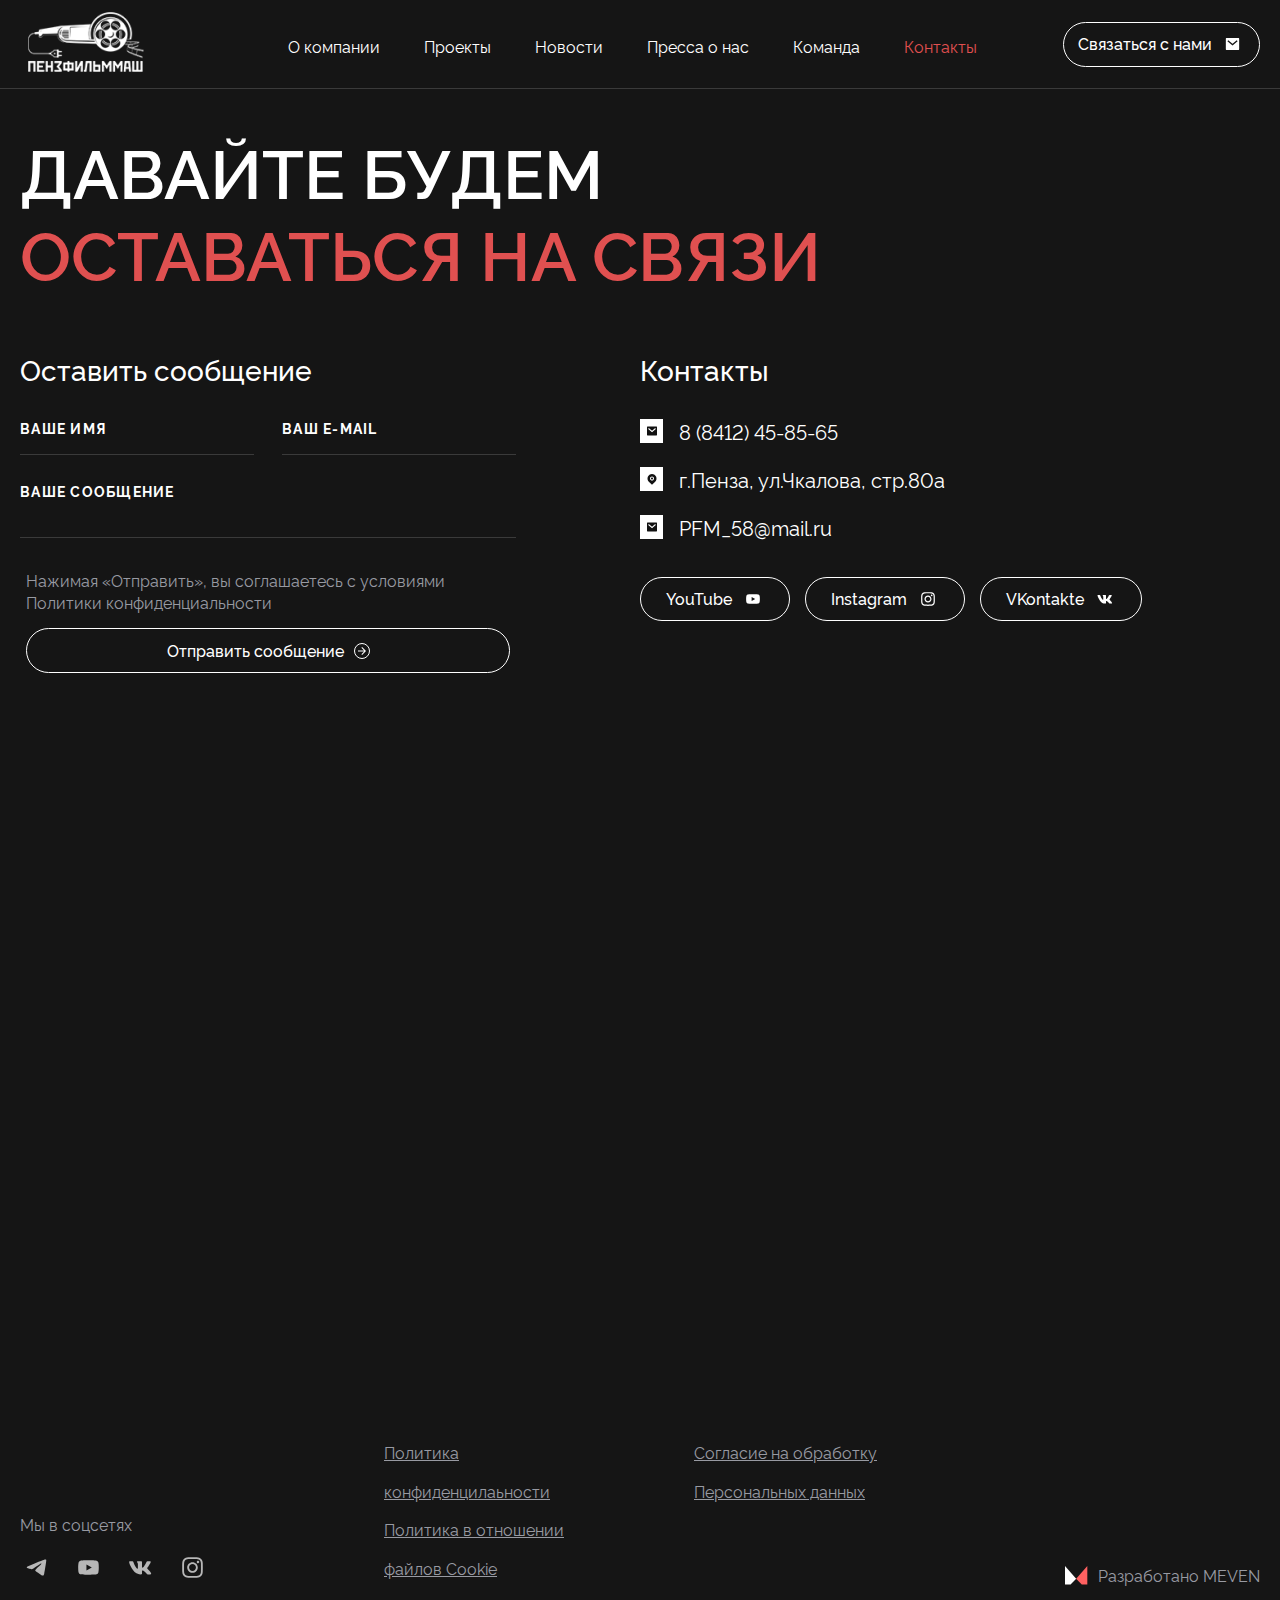
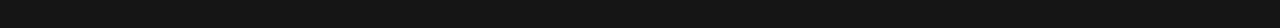
==== commit 769fa36c: "new" ====
--- a/contacts.html
+++ b/contacts.html
@@ -49,6 +49,7 @@
                 <li><a href="#">О компании</a></li>
                 <li><a href="#">Проекты</a></li>
                 <li><a href="#">Новости</a></li>
+                <li><a href="#">Пресса о нас</a></li>
                 <li><a href="#">Команда</a></li>
                 <li class="active"><a href="#">Контакты</a></li>
               </ul>
--- a/assets/css/app.css
+++ b/assets/css/app.css
@@ -291,7 +291,7 @@
       .header__logo img {
         max-width: 72px; } }
   .header__holder {
-    width: 73%;
+    width: 80%;
     display: -webkit-box;
     display: -ms-flexbox;
     display: flex;
@@ -309,7 +309,7 @@
         width: 85%; } }
     @media screen and (max-width: 1200px) {
       .header__holder {
-        width: 80%; } }
+        width: 86%; } }
     @media screen and (max-width: 991px) {
       .header__holder {
         width: 100%;
@@ -421,9 +421,12 @@
     margin: 0 38px;
     display: inline-block;
     vertical-align: middle; }
+    @media screen and (max-width: 1500px) {
+      .header__menu ul li {
+        margin: 0 20px; } }
     @media screen and (max-width: 1200px) {
       .header__menu ul li {
-        margin: 0 15px; } }
+        margin: 0 10px; } }
     @media screen and (max-width: 991px) {
       .header__menu ul li {
         display: block;
@@ -590,7 +593,7 @@
       max-width: 100%; }
   .spec__info {
     width: 59%;
-    padding-left: 165px;
+    padding-left: 70px;
     -webkit-box-sizing: border-box;
     box-sizing: border-box; }
     @media screen and (max-width: 1300px) {
@@ -832,7 +835,7 @@
         flex-direction: column-reverse; } }
   .tx__text {
     width: 50%;
-    padding-right: 150px;
+    padding-right: 70px;
     -webkit-box-sizing: border-box;
     box-sizing: border-box; }
     @media screen and (max-width: 1200px) {
@@ -1600,6 +1603,9 @@
           font-size: 18px; } }
       .jrnl__news-tt:hover {
         color: #E05050; }
+    .jrnl__news-btn {
+      margin-top: 30px;
+      text-align: right; }
 
 .team {
   margin-top: 80px; }
@@ -1852,7 +1858,13 @@
         .team-item__inner {
           display: block; } }
     .team-item__tx {
-      width: 35%; }
+      width: 35%;
+      position: relative;
+      z-index: 3; }
+      @media screen and (max-width: 1400px) {
+        .team-item__tx {
+          width: 45%;
+          padding-right: 50px; } }
       @media screen and (max-width: 991px) {
         .team-item__tx {
           width: 100%; } }
@@ -1948,6 +1960,9 @@
       position: relative;
       -webkit-box-sizing: border-box;
       box-sizing: border-box; }
+      @media screen and (max-width: 1400px) {
+        .team-item__sl {
+          width: 55%; } }
       @media screen and (max-width: 1200px) {
         .team-item__sl {
           padding-right: 0;
@@ -2502,7 +2517,7 @@
       background-size: cover; }
     .projects-item__video:after {
       content: '';
-      width: 500px;
+      width: 250px;
       height: 100%;
       display: block;
       position: absolute;
@@ -3114,6 +3129,9 @@
     @media screen and (max-width: 1460px) {
       .about-history__mb {
         margin-right: -20px; } }
+    @media screen and (max-width: 768px) {
+      .about-history__mb {
+        margin-right: 0; } }
   .about-history__slider {
     position: relative; }
     .about-history__slider .swiper-slide {
@@ -3125,6 +3143,9 @@
       max-height: 560px;
       padding-bottom: 10px;
       position: relative; }
+      @media screen and (max-width: 768px) {
+        .about-history__slider-item {
+          max-height: inherit; } }
     .about-history__slider-ye {
       font-weight: 500;
       font-size: 28px;
@@ -3151,6 +3172,9 @@
       @media screen and (max-width: 991px) {
         .about-history__slider-descr {
           margin-top: 25px; } }
+      @media screen and (max-width: 768px) {
+        .about-history__slider-descr {
+          max-width: 100%; } }
       .about-history__slider-descr p {
         font-size: 16px;
         line-height: 140%;
@@ -3177,6 +3201,10 @@
         .about-history__slider-tx {
           min-height: 340px;
           padding: 20px 0 63px; } }
+      @media screen and (max-width: 768px) {
+        .about-history__slider-tx {
+          padding-bottom: 20px;
+          min-height: auto; } }
     .about-history__slider-img {
       max-height: 560px;
       height: 100%;
@@ -3205,13 +3233,13 @@
           max-width: 403px; } }
       @media screen and (max-width: 768px) {
         .about-history__slider-img {
-          max-width: 150px;
-          width: 150px;
-          overflow: hidden; }
-          .about-history__slider-img img {
-            width: auto !important;
-            position: absolute;
-            right: -80px; } }
+          padding-bottom: 63px;
+          width: 100%;
+          max-width: 100%;
+          position: relative;
+          right: 0 !important; }
+          .about-history__slider-img:after {
+            display: none !important; } }
       .about-history__slider-img-ye {
         position: absolute;
         top: 25px;
